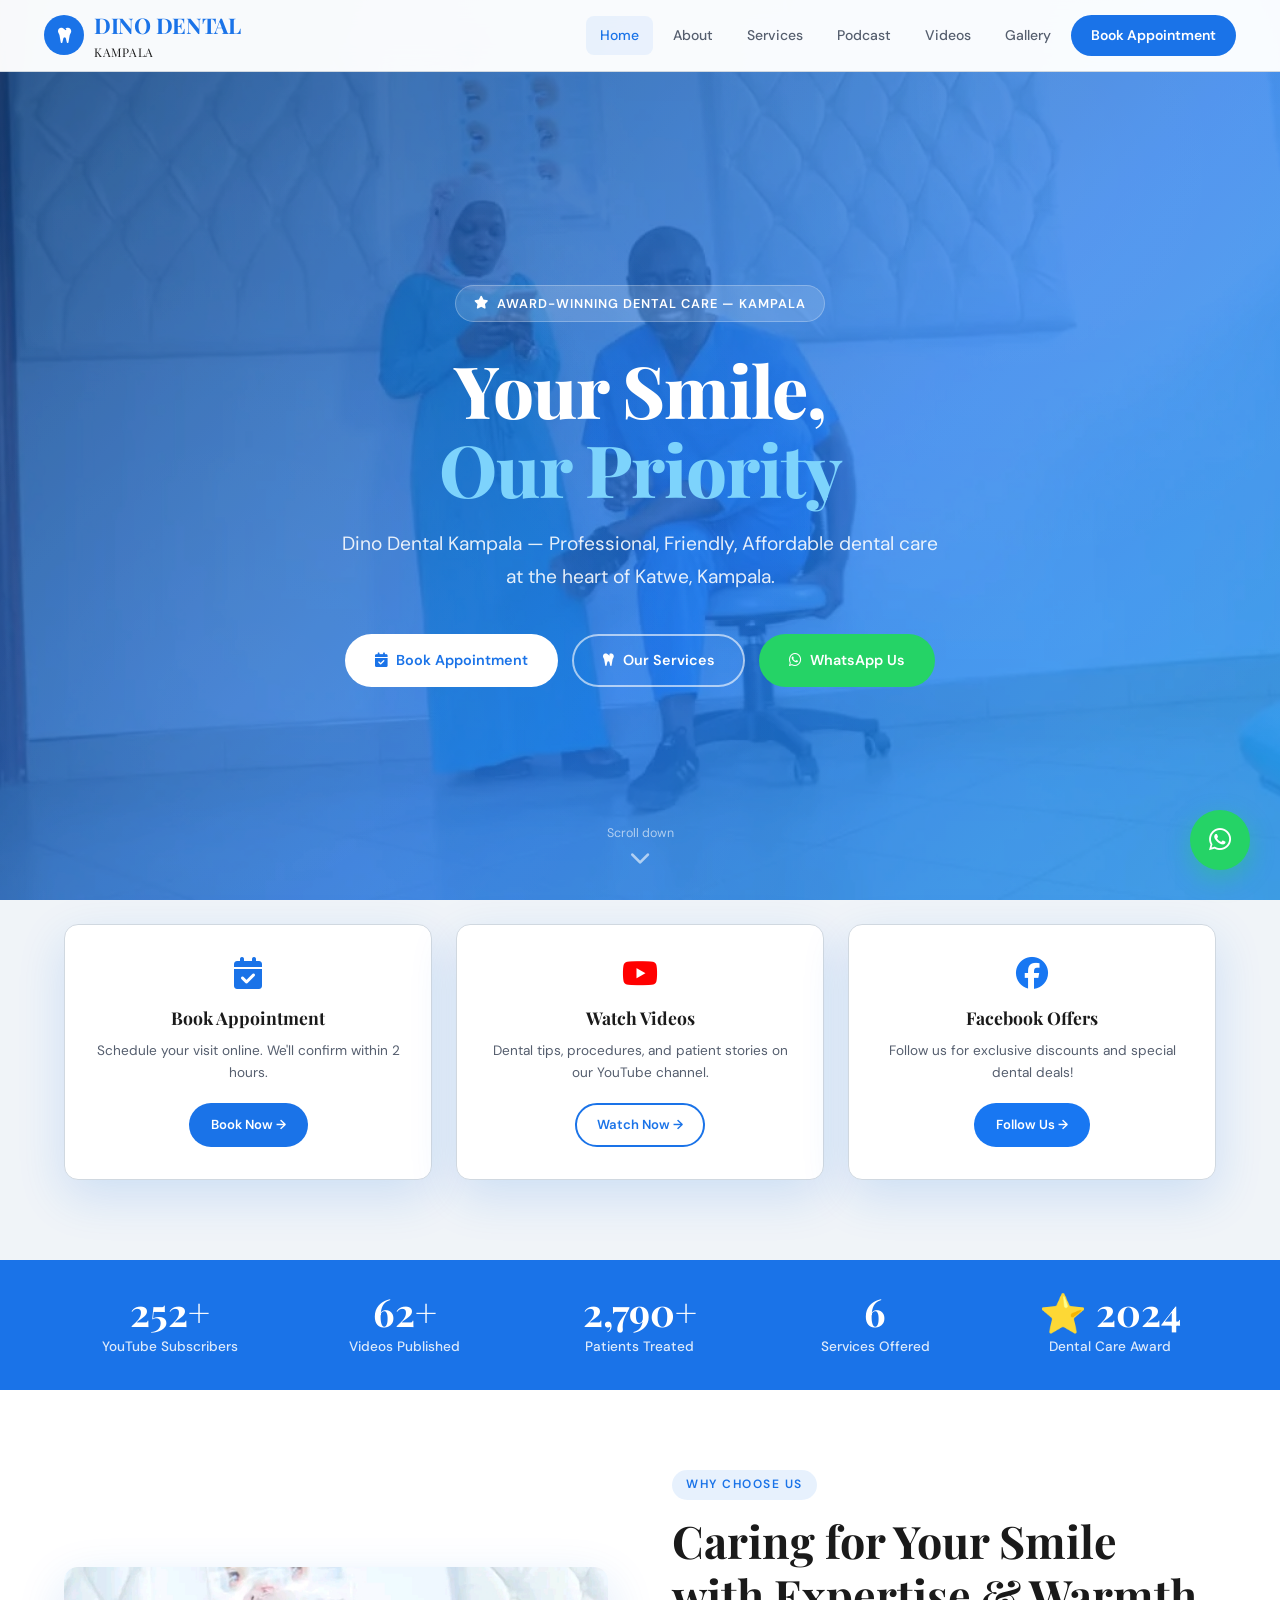
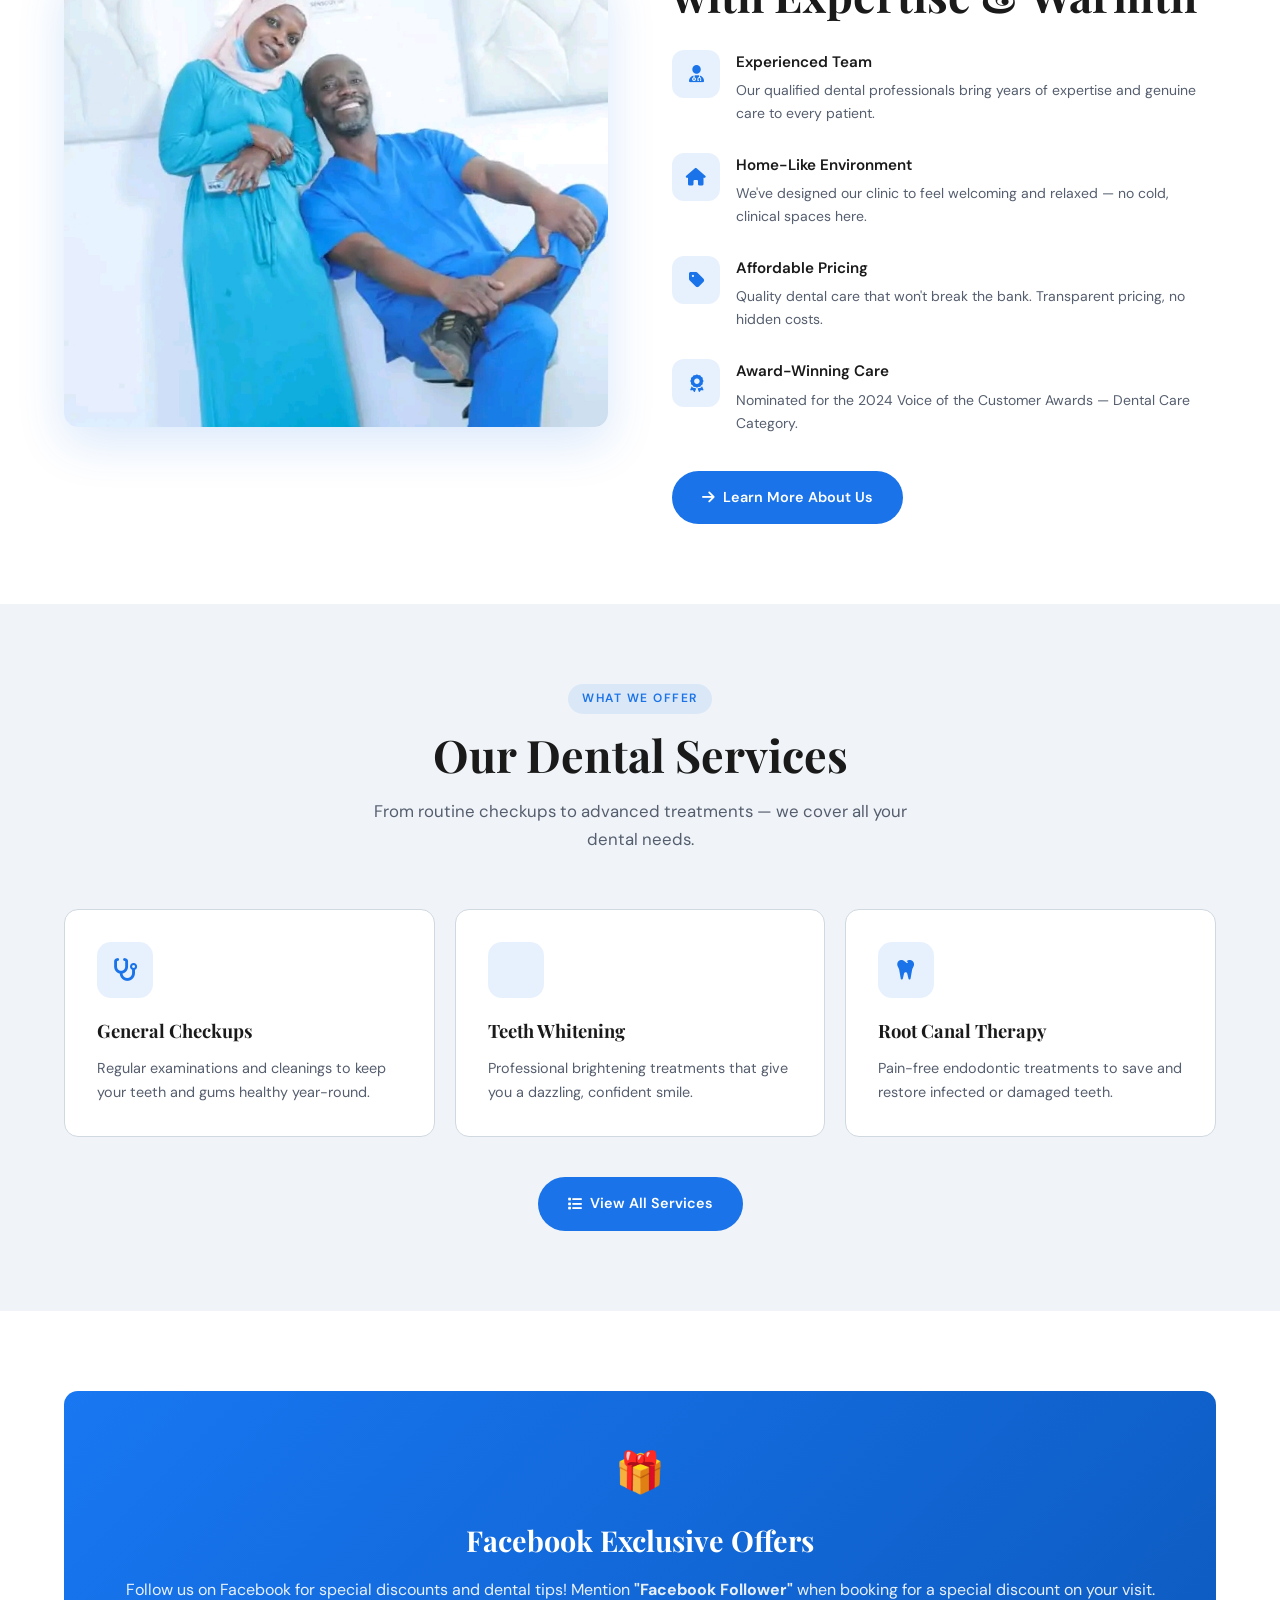
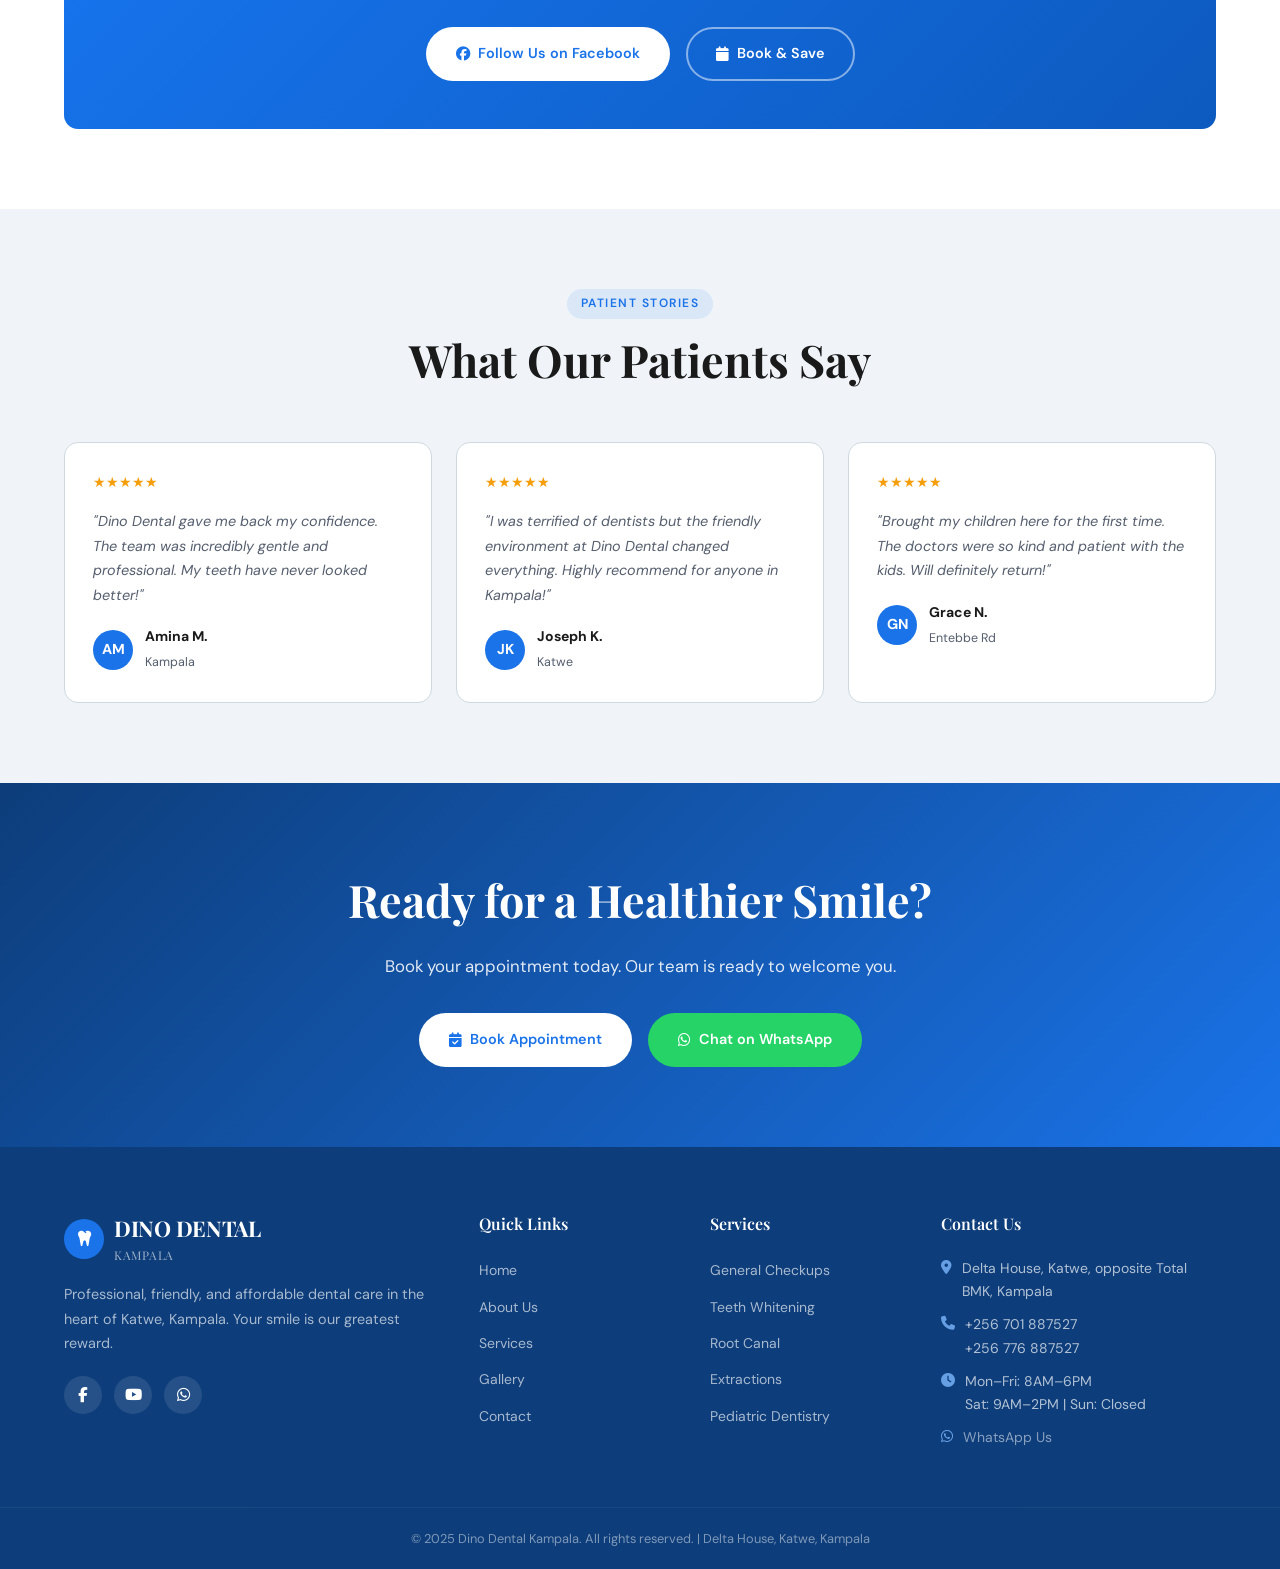
==== index.html @ badb7da3 "Add files via upload" ====
<!DOCTYPE html>
<html lang="en">
<head>
  <meta charset="UTF-8" />
  <meta name="viewport" content="width=device-width, initial-scale=1.0" />
  <title>Dino Dental Kampala — Your Smile, Our Priority</title>
  <meta name="description" content="Dino Dental Kampala — professional, friendly, and affordable dental care at Delta House, Katwe, Kampala. Book your appointment today." />
  <meta name="keywords" content="dental clinic Kampala, dentist Katwe, teeth whitening Kampala, Dino Dental" />
  <meta property="og:title" content="Dino Dental Kampala — Your Smile, Our Priority" />
  <meta property="og:description" content="Professional dental care at Delta House, Katwe, Kampala. Call +256701887527" />
  <meta property="og:type" content="website" />
  <link rel="canonical" href="https://xtremecloud7-prog.github.io/dino-dentist/" />
  <!-- Fonts & Icons -->
  <link rel="preconnect" href="https://fonts.googleapis.com" />
  <link rel="preconnect" href="https://fonts.gstatic.com" crossorigin />
  <link href="https://fonts.googleapis.com/css2?family=Playfair+Display:wght@400;600;700;800&family=DM+Sans:wght@300;400;500;600&display=swap" rel="stylesheet" />
  <link rel="stylesheet" href="https://cdnjs.cloudflare.com/ajax/libs/font-awesome/6.5.0/css/all.min.css" />
  <link rel="stylesheet" href="style.css" />
  <style>
    /* ===== HOME-SPECIFIC STYLES ===== */
    .hero {
      position: relative; min-height: 100vh;
      display: flex; align-items: center; justify-content: center;
      overflow: hidden; padding-top: var(--nav-height);
    }
    .hero-bg {
      position: absolute; inset: 0;
      background: linear-gradient(135deg, #0d3d7a 0%, #1a73e8 60%, #2196f3 100%);
    }
    .hero-bg-img {
      position: absolute; inset: 0;
      background: url('FB_IMG_17798978674605969.jpg') center/cover no-repeat;
      opacity: 0.22;
    }
    .hero-pattern {
      position: absolute; inset: 0;
      background-image: radial-gradient(circle at 20% 80%, rgba(255,255,255,0.06) 0%, transparent 50%),
                        radial-gradient(circle at 80% 20%, rgba(255,255,255,0.06) 0%, transparent 50%);
    }
    .hero-content {
      position: relative; z-index: 2; text-align: center;
      color: white; padding: 48px 24px;
      max-width: 800px;
    }
    .hero-badge {
      display: inline-flex; align-items: center; gap: 8px;
      background: rgba(255,255,255,0.15); backdrop-filter: blur(8px);
      border: 1px solid rgba(255,255,255,0.25);
      color: white; font-size: 0.8rem; font-weight: 600; letter-spacing: 1px;
      text-transform: uppercase; padding: 7px 18px; border-radius: 30px;
      margin-bottom: 28px;
    }
    .hero h1 {
      font-family: var(--font-head);
      font-size: clamp(2.6rem, 6vw, 4.5rem);
      font-weight: 800; line-height: 1.1;
      margin-bottom: 20px; letter-spacing: -1px;
    }
    .hero h1 span { color: #7dd3fc; }
    .hero p {
      font-size: clamp(1rem, 2.5vw, 1.2rem);
      opacity: 0.88; margin-bottom: 40px; line-height: 1.7;
    }
    .hero-actions { display: flex; flex-wrap: wrap; gap: 14px; justify-content: center; }
    .hero-scroll {
      position: absolute; bottom: 32px; left: 50%; transform: translateX(-50%);
      color: rgba(255,255,255,0.6); font-size: 0.78rem; text-align: center;
      animation: bounce 2s infinite;
    }
    .hero-scroll i { display: block; font-size: 1.3rem; margin-top: 4px; }
    @keyframes bounce { 0%,100%{transform:translateX(-50%) translateY(0)} 50%{transform:translateX(-50%) translateY(8px)} }

    /* Quick Link Cards */
    .quick-cards {
      display: grid; grid-template-columns: repeat(3, 1fr); gap: 24px;
      margin-top: -56px; position: relative; z-index: 10;
    }
    .quick-card {
      background: white; border-radius: var(--radius);
      padding: 32px 28px; text-align: center;
      box-shadow: var(--shadow-lg); border: 1.5px solid var(--border);
      transition: all var(--transition); cursor: pointer;
    }
    .quick-card:hover { transform: translateY(-6px); border-color: var(--blue); }
    .quick-card i { font-size: 2rem; color: var(--blue); margin-bottom: 14px; }
    .quick-card h3 { font-family: var(--font-head); font-size: 1.1rem; margin-bottom: 8px; }
    .quick-card p { font-size: 0.85rem; color: var(--text-light); margin-bottom: 18px; }

    /* Why Choose Us */
    .why-grid { display: grid; grid-template-columns: 1fr 1fr; gap: 64px; align-items: center; }
    .why-img { border-radius: var(--radius); overflow: hidden; box-shadow: var(--shadow-lg); }
    .why-img img { width: 100%; height: 460px; object-fit: cover; }
    .why-feature { display: flex; gap: 16px; margin-bottom: 28px; }
    .why-feature-icon {
      width: 48px; height: 48px; background: rgba(26,115,232,0.1); border-radius: 12px;
      display: flex; align-items: center; justify-content: center;
      color: var(--blue); font-size: 1.1rem; flex-shrink: 0; transition: all var(--transition);
    }
    .why-feature:hover .why-feature-icon { background: var(--blue); color: white; }
    .why-feature h4 { font-weight: 600; margin-bottom: 4px; font-size: 0.95rem; }
    .why-feature p { font-size: 0.875rem; color: var(--text-light); }

    /* Services Preview */
    .service-preview-grid { display: grid; grid-template-columns: repeat(3, 1fr); gap: 20px; }

    /* Testimonials */
    .testimonials-grid { display: grid; grid-template-columns: repeat(3, 1fr); gap: 24px; }
    .testimonial-card {
      background: white; border-radius: var(--radius); padding: 28px;
      border: 1px solid var(--border);
    }
    .testimonial-stars { color: #f59e0b; margin-bottom: 14px; font-size: 0.9rem; }
    .testimonial-card p { font-size: 0.9rem; color: var(--text-light); line-height: 1.7; margin-bottom: 18px; font-style: italic; }
    .testimonial-author { display: flex; align-items: center; gap: 12px; }
    .testimonial-avatar {
      width: 40px; height: 40px; background: var(--blue); border-radius: 50%;
      display: flex; align-items: center; justify-content: center; color: white; font-weight: 700; font-size: 0.9rem;
    }
    .testimonial-author strong { display: block; font-size: 0.875rem; }
    .testimonial-author span { font-size: 0.78rem; color: var(--text-light); }

    @media (max-width: 900px) {
      .quick-cards { grid-template-columns: 1fr; margin-top: 0; }
      .why-grid { grid-template-columns: 1fr; }
      .service-preview-grid { grid-template-columns: 1fr 1fr; }
      .testimonials-grid { grid-template-columns: 1fr; }
    }
    @media (max-width: 600px) {
      .service-preview-grid { grid-template-columns: 1fr; }
    }
  </style>
</head>
<body>

<!-- NAVIGATION -->
<nav class="navbar" id="navbar">
  <div class="nav-container">
    <a href="index.html" class="nav-logo">
      <div class="logo-icon"><i class="fas fa-tooth"></i></div>
      <div>
        DINO DENTAL
        <span>Kampala</span>
      </div>
    </a>
    <div class="nav-links">
      <a href="index.html">Home</a>
      <a href="about.html">About</a>
      <a href="services.html">Services</a>
      <a href="podcast.html">Podcast</a>
      <a href="videos.html">Videos</a>
      <a href="gallery.html">Gallery</a>
      <a href="contact.html" class="nav-cta">Book Appointment</a>
    </div>
    <button class="hamburger" id="hamburger" aria-label="Toggle menu">
      <span></span><span></span><span></span>
    </button>
  </div>
</nav>

<!-- MOBILE MENU -->
<div class="mobile-menu" id="mobileMenu">
  <a href="index.html">Home</a>
  <a href="about.html">About</a>
  <a href="services.html">Services</a>
  <a href="podcast.html">Podcast</a>
  <a href="videos.html">Videos</a>
  <a href="gallery.html">Gallery</a>
  <a href="contact.html">📅 Book Appointment</a>
</div>

<!-- HERO -->
<section class="hero">
  <div class="hero-bg"></div>
  <div class="hero-bg-img"></div>
  <div class="hero-pattern"></div>
  <div class="hero-content fade-in-up">
    <div class="hero-badge"><i class="fas fa-star"></i> Award-Winning Dental Care — Kampala</div>
    <h1>Your Smile,<br><span>Our Priority</span></h1>
    <p>Dino Dental Kampala — Professional, Friendly, Affordable dental care<br>at the heart of Katwe, Kampala.</p>
    <div class="hero-actions">
      <a href="contact.html" class="btn btn-white"><i class="fas fa-calendar-check"></i> Book Appointment</a>
      <a href="services.html" class="btn btn-outline" style="border-color:rgba(255,255,255,0.6);color:white"><i class="fas fa-tooth"></i> Our Services</a>
      <a href="https://wa.me/256701887527?text=Hi%20Dino%20Dental!%20I'd%20like%20to%20book%20an%20appointment." target="_blank" class="btn btn-whatsapp"><i class="fab fa-whatsapp"></i> WhatsApp Us</a>
    </div>
  </div>
  <div class="hero-scroll">Scroll down <i class="fas fa-chevron-down"></i></div>
</section>

<!-- QUICK LINK CARDS -->
<section class="section" style="padding-top:80px;background:var(--bg-light)">
  <div class="container">
    <div class="quick-cards reveal">
      <a href="contact.html" class="quick-card">
        <i class="fas fa-calendar-check"></i>
        <h3>Book Appointment</h3>
        <p>Schedule your visit online. We'll confirm within 2 hours.</p>
        <span class="btn btn-primary" style="font-size:0.82rem;padding:9px 20px">Book Now →</span>
      </a>
      <a href="videos.html" class="quick-card">
        <i class="fab fa-youtube" style="color:#FF0000"></i>
        <h3>Watch Videos</h3>
        <p>Dental tips, procedures, and patient stories on our YouTube channel.</p>
        <span class="btn btn-outline" style="font-size:0.82rem;padding:9px 20px">Watch Now →</span>
      </a>
      <a href="https://m.facebook.com/dentaldino/" target="_blank" class="quick-card">
        <i class="fab fa-facebook" style="color:#1877F2"></i>
        <h3>Facebook Offers</h3>
        <p>Follow us for exclusive discounts and special dental deals!</p>
        <span class="btn btn-facebook" style="font-size:0.82rem;padding:9px 20px">Follow Us →</span>
      </a>
    </div>
  </div>
</section>

<!-- STATS STRIP -->
<div class="stats-strip">
  <div class="container">
    <div class="stats-grid">
      <div>
        <div class="stat-num"><span class="counter" data-target="416" data-suffix="+">0</span></div>
        <div class="stat-label">YouTube Subscribers</div>
      </div>
      <div>
        <div class="stat-num"><span class="counter" data-target="99" data-suffix="+">0</span></div>
        <div class="stat-label">Videos Published</div>
      </div>
      <div>
        <div class="stat-num"><span class="counter" data-target="5000" data-suffix="+">0</span></div>
        <div class="stat-label">Patients Treated</div>
      </div>
      <div>
        <div class="stat-num"><span class="counter" data-target="6">0</span></div>
        <div class="stat-label">Services Offered</div>
      </div>
      <div>
        <div class="stat-num">⭐ 2024</div>
        <div class="stat-label">Dental Care Award</div>
      </div>
    </div>
  </div>
</div>

<!-- WHY CHOOSE US -->
<section class="section">
  <div class="container">
    <div class="why-grid">
      <div class="why-img reveal">
        <img src="FB_IMG_17798978575421828.jpg" alt="Dino Dental Clinic team" loading="lazy" />
      </div>
      <div class="reveal delay-2">
        <div class="section-label">Why Choose Us</div>
        <h2 class="section-title" style="text-align:left;margin-bottom:28px">Caring for Your Smile with Expertise & Warmth</h2>
        <div class="why-feature">
          <div class="why-feature-icon"><i class="fas fa-user-md"></i></div>
          <div>
            <h4>Experienced Team</h4>
            <p>Our qualified dental professionals bring years of expertise and genuine care to every patient.</p>
          </div>
        </div>
        <div class="why-feature">
          <div class="why-feature-icon"><i class="fas fa-home"></i></div>
          <div>
            <h4>Home-Like Environment</h4>
            <p>We've designed our clinic to feel welcoming and relaxed — no cold, clinical spaces here.</p>
          </div>
        </div>
        <div class="why-feature">
          <div class="why-feature-icon"><i class="fas fa-tag"></i></div>
          <div>
            <h4>Affordable Pricing</h4>
            <p>Quality dental care that won't break the bank. Transparent pricing, no hidden costs.</p>
          </div>
        </div>
        <div class="why-feature">
          <div class="why-feature-icon"><i class="fas fa-award"></i></div>
          <div>
            <h4>Award-Winning Care</h4>
            <p>Nominated for the 2024 Voice of the Customer Awards — Dental Care Category.</p>
          </div>
        </div>
        <a href="about.html" class="btn btn-primary" style="margin-top:8px"><i class="fas fa-arrow-right"></i> Learn More About Us</a>
      </div>
    </div>
  </div>
</section>

<!-- SERVICES PREVIEW -->
<section class="section section-alt">
  <div class="container">
    <div class="section-header reveal">
      <div class="section-label">What We Offer</div>
      <h2 class="section-title">Our Dental Services</h2>
      <p class="section-desc">From routine checkups to advanced treatments — we cover all your dental needs.</p>
    </div>
    <div class="service-preview-grid">
      <div class="service-card reveal delay-1">
        <div class="service-icon"><i class="fas fa-stethoscope"></i></div>
        <h3>General Checkups</h3>
        <p>Regular examinations and cleanings to keep your teeth and gums healthy year-round.</p>
      </div>
      <div class="service-card reveal delay-2">
        <div class="service-icon"><i class="fas fa-sparkles"></i></div>
        <h3>Teeth Whitening</h3>
        <p>Professional brightening treatments that give you a dazzling, confident smile.</p>
      </div>
      <div class="service-card reveal delay-3">
        <div class="service-icon"><i class="fas fa-tooth"></i></div>
        <h3>Root Canal Therapy</h3>
        <p>Pain-free endodontic treatments to save and restore infected or damaged teeth.</p>
      </div>
    </div>
    <div style="text-align:center;margin-top:40px">
      <a href="services.html" class="btn btn-primary"><i class="fas fa-list"></i> View All Services</a>
    </div>
  </div>
</section>

<!-- FACEBOOK OFFERS -->
<section class="section">
  <div class="container">
    <div class="fb-banner reveal">
      <div style="font-size:2.5rem;margin-bottom:12px">🎁</div>
      <h3>Facebook Exclusive Offers</h3>
      <p>Follow us on Facebook for special discounts and dental tips! Mention <strong>"Facebook Follower"</strong> when booking for a special discount on your visit.</p>
      <div style="display:flex;gap:16px;justify-content:center;flex-wrap:wrap;margin-top:24px">
        <a href="https://m.facebook.com/dentaldino/" target="_blank" class="btn btn-white"><i class="fab fa-facebook"></i> Follow Us on Facebook</a>
        <a href="contact.html" class="btn btn-outline" style="border-color:rgba(255,255,255,0.5);color:white"><i class="fas fa-calendar"></i> Book & Save</a>
      </div>
    </div>
  </div>
</section>

<!-- TESTIMONIALS -->
<section class="section section-alt">
  <div class="container">
    <div class="section-header reveal">
      <div class="section-label">Patient Stories</div>
      <h2 class="section-title">What Our Patients Say</h2>
    </div>
    <div class="testimonials-grid">
      <div class="testimonial-card reveal delay-1">
        <div class="testimonial-stars">★★★★★</div>
        <p>"Dino Dental gave me back my confidence. The team was incredibly gentle and professional. My teeth have never looked better!"</p>
        <div class="testimonial-author">
          <div class="testimonial-avatar">AM</div>
          <div><strong>Amina M.</strong><span>Kampala</span></div>
        </div>
      </div>
      <div class="testimonial-card reveal delay-2">
        <div class="testimonial-stars">★★★★★</div>
        <p>"I was terrified of dentists but the friendly environment at Dino Dental changed everything. Highly recommend for anyone in Kampala!"</p>
        <div class="testimonial-author">
          <div class="testimonial-avatar">JK</div>
          <div><strong>Joseph K.</strong><span>Katwe</span></div>
        </div>
      </div>
      <div class="testimonial-card reveal delay-3">
        <div class="testimonial-stars">★★★★★</div>
        <p>"Brought my children here for the first time. The doctors were so kind and patient with the kids. Will definitely return!"</p>
        <div class="testimonial-author">
          <div class="testimonial-avatar">GN</div>
          <div><strong>Grace N.</strong><span>Entebbe Rd</span></div>
        </div>
      </div>
    </div>
  </div>
</section>

<!-- CTA BANNER -->
<section class="section" style="background:linear-gradient(135deg,#0d3d7a,#1a73e8);color:white;text-align:center">
  <div class="container reveal">
    <h2 style="font-family:var(--font-head);font-size:clamp(1.8rem,4vw,2.8rem);margin-bottom:16px;color:white">Ready for a Healthier Smile?</h2>
    <p style="opacity:0.88;font-size:1.05rem;margin-bottom:32px;max-width:520px;margin-left:auto;margin-right:auto">Book your appointment today. Our team is ready to welcome you.</p>
    <div style="display:flex;gap:16px;justify-content:center;flex-wrap:wrap">
      <a href="contact.html" class="btn btn-white"><i class="fas fa-calendar-check"></i> Book Appointment</a>
      <a href="https://wa.me/256701887527?text=Hi%20Dino%20Dental!%20I'd%20like%20to%20book%20an%20appointment." target="_blank" class="btn btn-whatsapp"><i class="fab fa-whatsapp"></i> Chat on WhatsApp</a>
    </div>
  </div>
</section>

<!-- FOOTER -->
<footer class="footer">
  <div class="container">
    <div class="footer-grid">
      <div class="footer-brand">
        <a href="index.html" class="nav-logo" style="display:inline-flex;margin-bottom:16px">
          <div class="logo-icon"><i class="fas fa-tooth"></i></div>
          <div>DINO DENTAL<span>Kampala</span></div>
        </a>
        <p>Professional, friendly, and affordable dental care in the heart of Katwe, Kampala. Your smile is our greatest reward.</p>
        <div class="social-icons">
          <a href="https://m.facebook.com/dentaldino/" target="_blank" class="social-icon"><i class="fab fa-facebook-f"></i></a>
          <a href="https://www.youtube.com/@dinodentalkampala4613" target="_blank" class="social-icon"><i class="fab fa-youtube"></i></a>
          <a href="https://wa.me/256701887527" target="_blank" class="social-icon"><i class="fab fa-whatsapp"></i></a>
        </div>
      </div>
      <div>
        <h4>Quick Links</h4>
        <ul>
          <li><a href="index.html">Home</a></li>
          <li><a href="about.html">About Us</a></li>
          <li><a href="services.html">Services</a></li>
          <li><a href="gallery.html">Gallery</a></li>
          <li><a href="contact.html">Contact</a></li>
        </ul>
      </div>
      <div>
        <h4>Services</h4>
        <ul>
          <li><a href="services.html">General Checkups</a></li>
          <li><a href="services.html">Teeth Whitening</a></li>
          <li><a href="services.html">Root Canal</a></li>
          <li><a href="services.html">Extractions</a></li>
          <li><a href="services.html">Pediatric Dentistry</a></li>
        </ul>
      </div>
      <div>
        <h4>Contact Us</h4>
        <ul class="footer-contact">
          <li><i class="fas fa-map-marker-alt"></i><span>Delta House, Katwe, opposite Total BMK, Kampala</span></li>
          <li><i class="fas fa-phone"></i><span>+256 701 887527<br>+256 776 887527</span></li>
          <li><i class="fas fa-clock"></i><span>Mon–Fri: 8AM–6PM<br>Sat: 9AM–2PM | Sun: Closed</span></li>
          <li><i class="fab fa-whatsapp"></i><a href="https://wa.me/256701887527" target="_blank">WhatsApp Us</a></li>
        </ul>
      </div>
    </div>
  </div>
  <div class="footer-bottom">
    <div class="container">
      <p>&copy; 2025 Dino Dental Kampala. All rights reserved. | Delta House, Katwe, Kampala</p>
    </div>
  </div>
</footer>

<!-- FLOATING WHATSAPP -->
<a href="https://wa.me/256701887527?text=Hi%20Dino%20Dental!%20I'd%20like%20to%20book%20an%20appointment." target="_blank" class="whatsapp-float" title="Chat on WhatsApp">
  <i class="fab fa-whatsapp"></i>
</a>

<!-- SCROLL TO TOP -->
<button class="scroll-top" id="scrollTop" aria-label="Scroll to top">
  <i class="fas fa-chevron-up"></i>
</button>

<script src="main.js"></script>
</body>
</html>
---- style.css ----
/* ===================================================
   DINO DENTAL KAMPALA — Global Stylesheet
   =================================================== */

/* Google Fonts */
@import url('https://fonts.googleapis.com/css2?family=Playfair+Display:wght@400;600;700;800&family=DM+Sans:wght@300;400;500;600&display=swap');

/* CSS Variables */
:root {
  --white: #ffffff;
  --bg-light: #f0f4f8;
  --bg-card: #e8edf2;
  --blue: #1a73e8;
  --blue-dark: #1557b0;
  --blue-deep: #0d3d7a;
  --text: #1a1a1a;
  --text-light: #555e6e;
  --border: #d0d8e0;
  --whatsapp: #25D366;
  --whatsapp-dark: #1ebe5e;
  --gold: #c9a84c;
  --shadow-sm: 0 2px 8px rgba(26,115,232,0.10);
  --shadow-md: 0 6px 24px rgba(26,115,232,0.13);
  --shadow-lg: 0 16px 48px rgba(26,115,232,0.16);
  --radius: 14px;
  --radius-sm: 8px;
  --nav-height: 72px;
  --font-head: 'Playfair Display', Georgia, serif;
  --font-body: 'DM Sans', sans-serif;
  --transition: 0.28s cubic-bezier(0.4,0,0.2,1);
}

/* Reset */
*, *::before, *::after { box-sizing: border-box; margin: 0; padding: 0; }
html { scroll-behavior: smooth; font-size: 16px; }
body {
  font-family: var(--font-body);
  color: var(--text);
  background: var(--white);
  line-height: 1.65;
  overflow-x: hidden;
}
img { max-width: 100%; height: auto; display: block; }
a { text-decoration: none; color: inherit; }
ul { list-style: none; }
button { cursor: pointer; border: none; background: none; font-family: inherit; }

/* ===================================================
   NAVIGATION
   =================================================== */
.navbar {
  position: fixed; top: 0; left: 0; right: 0; z-index: 1000;
  height: var(--nav-height);
  background: rgba(255,255,255,0.97);
  backdrop-filter: blur(12px);
  border-bottom: 1px solid var(--border);
  display: flex; align-items: center;
  transition: box-shadow var(--transition);
}
.navbar.scrolled { box-shadow: 0 4px 20px rgba(26,115,232,0.12); }
.nav-container {
  max-width: 1240px; margin: 0 auto; padding: 0 24px;
  width: 100%; display: flex; align-items: center; justify-content: space-between;
}
.nav-logo {
  display: flex; align-items: center; gap: 10px;
  font-family: var(--font-head);
  font-size: 1.35rem; font-weight: 700; color: var(--blue);
  letter-spacing: -0.3px;
}
.nav-logo span { color: var(--text); font-weight: 400; font-size: 0.75rem; display: block; letter-spacing: 0.5px; text-transform: uppercase; }
.logo-icon {
  width: 40px; height: 40px; background: var(--blue);
  border-radius: 50%; display: flex; align-items: center; justify-content: center;
  color: white; font-size: 1.1rem; flex-shrink: 0;
}
.nav-links {
  display: flex; align-items: center; gap: 6px;
}
.nav-links a {
  padding: 8px 14px; border-radius: 8px;
  font-size: 0.875rem; font-weight: 500; color: var(--text-light);
  transition: all var(--transition);
  position: relative;
}
.nav-links a:hover, .nav-links a.active {
  color: var(--blue); background: rgba(26,115,232,0.07);
}
.nav-cta {
  background: var(--blue) !important; color: white !important;
  padding: 9px 20px !important; border-radius: 25px !important;
  font-weight: 600 !important;
}
.nav-cta:hover { background: var(--blue-dark) !important; transform: translateY(-1px); box-shadow: var(--shadow-sm); }

.hamburger {
  display: none; flex-direction: column; gap: 5px; padding: 8px;
  border-radius: 8px; transition: background var(--transition);
}
.hamburger:hover { background: var(--bg-light); }
.hamburger span {
  width: 22px; height: 2px; background: var(--text); border-radius: 2px;
  transition: all var(--transition);
}
.hamburger.open span:nth-child(1) { transform: translateY(7px) rotate(45deg); }
.hamburger.open span:nth-child(2) { opacity: 0; }
.hamburger.open span:nth-child(3) { transform: translateY(-7px) rotate(-45deg); }

/* Mobile menu */
.mobile-menu {
  position: fixed; top: var(--nav-height); left: 0; right: 0; z-index: 999;
  background: white; border-bottom: 1px solid var(--border);
  padding: 16px 24px 24px;
  display: none; flex-direction: column; gap: 4px;
  box-shadow: 0 8px 32px rgba(0,0,0,0.08);
  transform: translateY(-100%); opacity: 0;
  transition: all 0.3s ease;
}
.mobile-menu.open { display: flex; transform: translateY(0); opacity: 1; }
.mobile-menu a {
  padding: 12px 16px; border-radius: 10px; color: var(--text);
  font-weight: 500; transition: all var(--transition);
}
.mobile-menu a:hover { background: var(--bg-light); color: var(--blue); }

/* ===================================================
   SECTION LAYOUTS
   =================================================== */
.section { padding: 80px 0; }
.section-alt { background: var(--bg-light); }
.container { max-width: 1200px; margin: 0 auto; padding: 0 24px; }
.section-header { text-align: center; margin-bottom: 56px; }
.section-label {
  display: inline-block; background: rgba(26,115,232,0.1); color: var(--blue);
  font-size: 0.75rem; font-weight: 600; letter-spacing: 1.5px; text-transform: uppercase;
  padding: 5px 14px; border-radius: 20px; margin-bottom: 14px;
}
.section-title {
  font-family: var(--font-head);
  font-size: clamp(1.9rem, 4vw, 2.8rem);
  font-weight: 700; color: var(--text);
  line-height: 1.2; margin-bottom: 16px;
}
.section-desc {
  font-size: 1.05rem; color: var(--text-light);
  max-width: 580px; margin: 0 auto;
}

/* ===================================================
   BUTTONS
   =================================================== */
.btn {
  display: inline-flex; align-items: center; gap: 8px;
  padding: 13px 28px; border-radius: 50px;
  font-family: var(--font-body); font-size: 0.9rem; font-weight: 600;
  transition: all var(--transition); cursor: pointer; border: 2px solid transparent;
}
.btn-primary { background: var(--blue); color: white; }
.btn-primary:hover { background: var(--blue-dark); transform: translateY(-2px); box-shadow: 0 8px 24px rgba(26,115,232,0.3); }
.btn-outline { background: transparent; color: var(--blue); border-color: var(--blue); }
.btn-outline:hover { background: var(--blue); color: white; transform: translateY(-2px); }
.btn-white { background: white; color: var(--blue); }
.btn-white:hover { background: var(--bg-light); transform: translateY(-2px); }
.btn-whatsapp { background: var(--whatsapp); color: white; }
.btn-whatsapp:hover { background: var(--whatsapp-dark); transform: translateY(-2px); box-shadow: 0 8px 24px rgba(37,211,102,0.35); }
.btn-youtube { background: #FF0000; color: white; }
.btn-youtube:hover { background: #cc0000; transform: translateY(-2px); }
.btn-facebook { background: #1877F2; color: white; }
.btn-facebook:hover { background: #145dbf; transform: translateY(-2px); }

/* ===================================================
   CARDS
   =================================================== */
.card {
  background: white; border-radius: var(--radius);
  border: 1px solid var(--border); padding: 32px;
  transition: all var(--transition);
}
.card:hover { transform: translateY(-4px); box-shadow: var(--shadow-md); border-color: rgba(26,115,232,0.2); }

/* ===================================================
   STATS STRIP
   =================================================== */
.stats-strip {
  background: var(--blue); color: white;
  padding: 32px 0;
}
.stats-grid {
  display: grid; grid-template-columns: repeat(auto-fit, minmax(160px, 1fr));
  gap: 24px; text-align: center;
}
.stat-num {
  font-family: var(--font-head); font-size: 2.4rem; font-weight: 700;
  line-height: 1; margin-bottom: 6px;
}
.stat-label { font-size: 0.85rem; opacity: 0.85; font-weight: 500; }

/* ===================================================
   FLOATING WHATSAPP
   =================================================== */
.whatsapp-float {
  position: fixed; bottom: 30px; right: 30px; z-index: 2000;
  width: 60px; height: 60px; background: var(--whatsapp);
  border-radius: 50%; display: flex; align-items: center; justify-content: center;
  color: white; font-size: 1.6rem; box-shadow: 0 8px 24px rgba(37,211,102,0.4);
  animation: pulse-whatsapp 2.5s infinite;
  transition: transform var(--transition);
}
.whatsapp-float:hover { transform: scale(1.1); animation: none; }
@keyframes pulse-whatsapp {
  0%, 100% { box-shadow: 0 8px 24px rgba(37,211,102,0.4); }
  50% { box-shadow: 0 8px 32px rgba(37,211,102,0.7), 0 0 0 12px rgba(37,211,102,0.1); }
}

/* ===================================================
   SCROLL TO TOP
   =================================================== */
.scroll-top {
  position: fixed; bottom: 100px; right: 30px; z-index: 2000;
  width: 44px; height: 44px; background: var(--blue);
  border-radius: 50%; display: flex; align-items: center; justify-content: center;
  color: white; font-size: 1rem; box-shadow: var(--shadow-sm);
  opacity: 0; pointer-events: none; transform: translateY(12px);
  transition: all var(--transition);
}
.scroll-top.visible { opacity: 1; pointer-events: all; transform: translateY(0); }
.scroll-top:hover { background: var(--blue-dark); transform: translateY(-2px); }

/* ===================================================
   FOOTER
   =================================================== */
.footer { background: var(--blue-deep); color: rgba(255,255,255,0.85); padding: 64px 0 0; }
.footer-grid {
  display: grid; grid-template-columns: 2fr 1fr 1fr 1.5fr;
  gap: 48px; margin-bottom: 48px;
}
.footer-brand .nav-logo { color: white; margin-bottom: 16px; }
.footer-brand .nav-logo span { color: rgba(255,255,255,0.6); }
.footer-brand p { font-size: 0.9rem; line-height: 1.7; opacity: 0.75; margin-bottom: 20px; }
.social-icons { display: flex; gap: 12px; }
.social-icon {
  width: 38px; height: 38px; border-radius: 50%;
  background: rgba(255,255,255,0.1); display: flex; align-items: center; justify-content: center;
  color: white; font-size: 0.95rem; transition: all var(--transition);
}
.social-icon:hover { background: var(--blue); transform: translateY(-2px); }
.footer h4 {
  font-family: var(--font-head); font-size: 1rem; color: white;
  font-weight: 600; margin-bottom: 20px;
}
.footer ul li { margin-bottom: 10px; }
.footer ul a {
  font-size: 0.875rem; opacity: 0.75; transition: opacity var(--transition);
}
.footer ul a:hover { opacity: 1; color: #7db8ff; }
.footer-contact li {
  display: flex; align-items: flex-start; gap: 10px;
  font-size: 0.875rem; opacity: 0.8; margin-bottom: 12px;
}
.footer-contact i { color: #7db8ff; margin-top: 3px; flex-shrink: 0; }
.footer-bottom {
  border-top: 1px solid rgba(255,255,255,0.1);
  padding: 20px 0; text-align: center;
  font-size: 0.8rem; opacity: 0.55;
}

/* ===================================================
   HERO (shared base)
   =================================================== */
.page-hero {
  padding: 120px 0 72px;
  background: linear-gradient(135deg, var(--blue-deep) 0%, var(--blue) 100%);
  color: white; text-align: center;
}
.page-hero h1 {
  font-family: var(--font-head); font-size: clamp(2rem, 5vw, 3.2rem);
  font-weight: 800; margin-bottom: 16px;
}
.page-hero p { font-size: 1.1rem; opacity: 0.85; max-width: 580px; margin: 0 auto; }

/* ===================================================
   FORM STYLES
   =================================================== */
.form-group { margin-bottom: 20px; }
.form-group label {
  display: block; font-size: 0.85rem; font-weight: 600;
  color: var(--text); margin-bottom: 7px;
}
.form-group input,
.form-group select,
.form-group textarea {
  width: 100%; padding: 13px 16px;
  border: 1.5px solid var(--border); border-radius: var(--radius-sm);
  font-family: var(--font-body); font-size: 0.9rem; color: var(--text);
  background: white; transition: border-color var(--transition), box-shadow var(--transition);
  outline: none;
}
.form-group input:focus,
.form-group select:focus,
.form-group textarea:focus {
  border-color: var(--blue); box-shadow: 0 0 0 3px rgba(26,115,232,0.12);
}
.form-group textarea { resize: vertical; min-height: 120px; }

/* ===================================================
   VIDEO GRID
   =================================================== */
.video-grid { display: grid; grid-template-columns: repeat(auto-fill, minmax(300px, 1fr)); gap: 24px; }
.video-card { border-radius: var(--radius); overflow: hidden; background: white; border: 1px solid var(--border); transition: all var(--transition); }
.video-card:hover { transform: translateY(-4px); box-shadow: var(--shadow-md); }
.video-card video, .video-card iframe { width: 100%; display: block; }
.video-card-body { padding: 16px 20px; }
.video-card-body h3 { font-family: var(--font-head); font-size: 1rem; margin-bottom: 6px; }
.video-card-body p { font-size: 0.85rem; color: var(--text-light); }

/* ===================================================
   GALLERY LIGHTBOX
   =================================================== */
.gallery-grid {
  display: grid; grid-template-columns: repeat(auto-fill, minmax(260px, 1fr));
  gap: 16px;
}
.gallery-item {
  border-radius: var(--radius-sm); overflow: hidden;
  aspect-ratio: 4/3; cursor: pointer; position: relative;
}
.gallery-item img { width: 100%; height: 100%; object-fit: cover; transition: transform 0.4s ease; }
.gallery-item:hover img { transform: scale(1.05); }
.gallery-item .overlay {
  position: absolute; inset: 0; background: rgba(26,115,232,0.55);
  display: flex; align-items: center; justify-content: center;
  color: white; font-size: 1.8rem; opacity: 0; transition: opacity 0.3s ease;
}
.gallery-item:hover .overlay { opacity: 1; }

.lightbox {
  position: fixed; inset: 0; background: rgba(0,0,0,0.9); z-index: 9999;
  display: none; align-items: center; justify-content: center;
}
.lightbox.open { display: flex; }
.lightbox img { max-width: 90vw; max-height: 85vh; border-radius: var(--radius-sm); }
.lightbox-close {
  position: absolute; top: 20px; right: 24px;
  color: white; font-size: 2rem; cursor: pointer; opacity: 0.8; transition: opacity var(--transition);
}
.lightbox-close:hover { opacity: 1; }

/* ===================================================
   FACEBOOK OFFERS BANNER
   =================================================== */
.fb-banner {
  background: linear-gradient(135deg, #1877F2, #0d5abf);
  color: white; padding: 48px; border-radius: var(--radius);
  text-align: center;
}
.fb-banner h3 { font-family: var(--font-head); font-size: 1.8rem; margin-bottom: 12px; }
.fb-banner p { opacity: 0.9; margin-bottom: 24px; font-size: 1rem; }

/* ===================================================
   FILTER BUTTONS
   =================================================== */
.filter-bar { display: flex; flex-wrap: wrap; gap: 10px; margin-bottom: 36px; }
.filter-btn {
  padding: 9px 22px; border-radius: 50px; font-size: 0.875rem; font-weight: 500;
  color: var(--text-light); background: var(--bg-card); border: 1.5px solid var(--border);
  cursor: pointer; transition: all var(--transition);
}
.filter-btn:hover, .filter-btn.active {
  background: var(--blue); color: white; border-color: var(--blue);
}

/* ===================================================
   MAP EMBED
   =================================================== */
.map-container { border-radius: var(--radius); overflow: hidden; border: 1px solid var(--border); }
.map-container iframe { width: 100%; height: 380px; display: block; border: none; }

/* ===================================================
   CONTACT SPLIT
   =================================================== */
.contact-grid { display: grid; grid-template-columns: 1fr 1fr; gap: 48px; align-items: start; }
.contact-info-item { display: flex; gap: 14px; align-items: flex-start; margin-bottom: 24px; }
.contact-info-icon {
  width: 44px; height: 44px; background: rgba(26,115,232,0.1);
  border-radius: 10px; display: flex; align-items: center; justify-content: center;
  color: var(--blue); font-size: 1rem; flex-shrink: 0;
}
.contact-info-item h4 { font-weight: 600; font-size: 0.875rem; margin-bottom: 3px; }
.contact-info-item p, .contact-info-item a { font-size: 0.9rem; color: var(--text-light); }
.contact-info-item a:hover { color: var(--blue); }

/* ===================================================
   TEAM CARDS
   =================================================== */
.team-grid { display: grid; grid-template-columns: repeat(auto-fill, minmax(220px, 1fr)); gap: 28px; }
.team-card { text-align: center; }
.team-avatar {
  width: 140px; height: 140px; border-radius: 50%; margin: 0 auto 16px;
  overflow: hidden; border: 4px solid var(--blue);
}
.team-avatar img { width: 100%; height: 100%; object-fit: cover; }
.team-card h3 { font-family: var(--font-head); font-size: 1.05rem; margin-bottom: 4px; }
.team-card p { font-size: 0.85rem; color: var(--text-light); }

/* ===================================================
   SERVICES GRID
   =================================================== */
.services-grid { display: grid; grid-template-columns: repeat(auto-fill, minmax(310px, 1fr)); gap: 24px; }
.service-card {
  background: white; border-radius: var(--radius); padding: 32px;
  border: 1.5px solid var(--border); transition: all var(--transition);
}
.service-card:hover { border-color: var(--blue); transform: translateY(-4px); box-shadow: var(--shadow-md); }
.service-icon {
  width: 56px; height: 56px; background: rgba(26,115,232,0.1);
  border-radius: 14px; display: flex; align-items: center; justify-content: center;
  color: var(--blue); font-size: 1.4rem; margin-bottom: 18px;
  transition: all var(--transition);
}
.service-card:hover .service-icon { background: var(--blue); color: white; }
.service-card h3 { font-family: var(--font-head); font-size: 1.15rem; margin-bottom: 10px; }
.service-card p { font-size: 0.9rem; color: var(--text-light); line-height: 1.65; }

/* ===================================================
   PODCAST
   =================================================== */
.episode-card {
  background: white; border-radius: var(--radius); border: 1px solid var(--border);
  overflow: hidden; transition: all var(--transition);
}
.episode-card:hover { transform: translateY(-3px); box-shadow: var(--shadow-md); }
.episode-thumb { position: relative; aspect-ratio: 16/9; overflow: hidden; }
.episode-thumb video { width: 100%; height: 100%; object-fit: cover; }
.episode-thumb .play-btn {
  position: absolute; inset: 0; display: flex; align-items: center; justify-content: center;
  background: rgba(0,0,0,0.35); color: white; font-size: 2.5rem;
  opacity: 0; transition: opacity 0.3s;
}
.episode-card:hover .play-btn { opacity: 1; }
.episode-body { padding: 20px 22px; }
.episode-body h3 { font-family: var(--font-head); font-size: 1rem; margin-bottom: 6px; }
.episode-body p { font-size: 0.85rem; color: var(--text-light); }

/* ===================================================
   RESPONSIVE
   =================================================== */
@media (max-width: 900px) {
  .footer-grid { grid-template-columns: 1fr 1fr; }
  .contact-grid { grid-template-columns: 1fr; }
}
@media (max-width: 700px) {
  .nav-links { display: none; }
  .hamburger { display: flex; }
  .footer-grid { grid-template-columns: 1fr; gap: 32px; }
  .section { padding: 56px 0; }
  .stats-grid { grid-template-columns: repeat(2, 1fr); }
}
@media (max-width: 480px) {
  .whatsapp-float { bottom: 20px; right: 20px; width: 52px; height: 52px; font-size: 1.3rem; }
  .scroll-top { bottom: 84px; right: 20px; }
}

/* ===================================================
   ANIMATIONS
   =================================================== */
@keyframes fadeInUp {
  from { opacity: 0; transform: translateY(28px); }
  to { opacity: 1; transform: translateY(0); }
}
.fade-in-up { animation: fadeInUp 0.65s ease both; }
.delay-1 { animation-delay: 0.1s; }
.delay-2 { animation-delay: 0.22s; }
.delay-3 { animation-delay: 0.34s; }
.delay-4 { animation-delay: 0.46s; }

/* Intersection Observer driven animations */
.reveal { opacity: 0; transform: translateY(30px); transition: opacity 0.6s ease, transform 0.6s ease; }
.reveal.visible { opacity: 1; transform: translateY(0); }
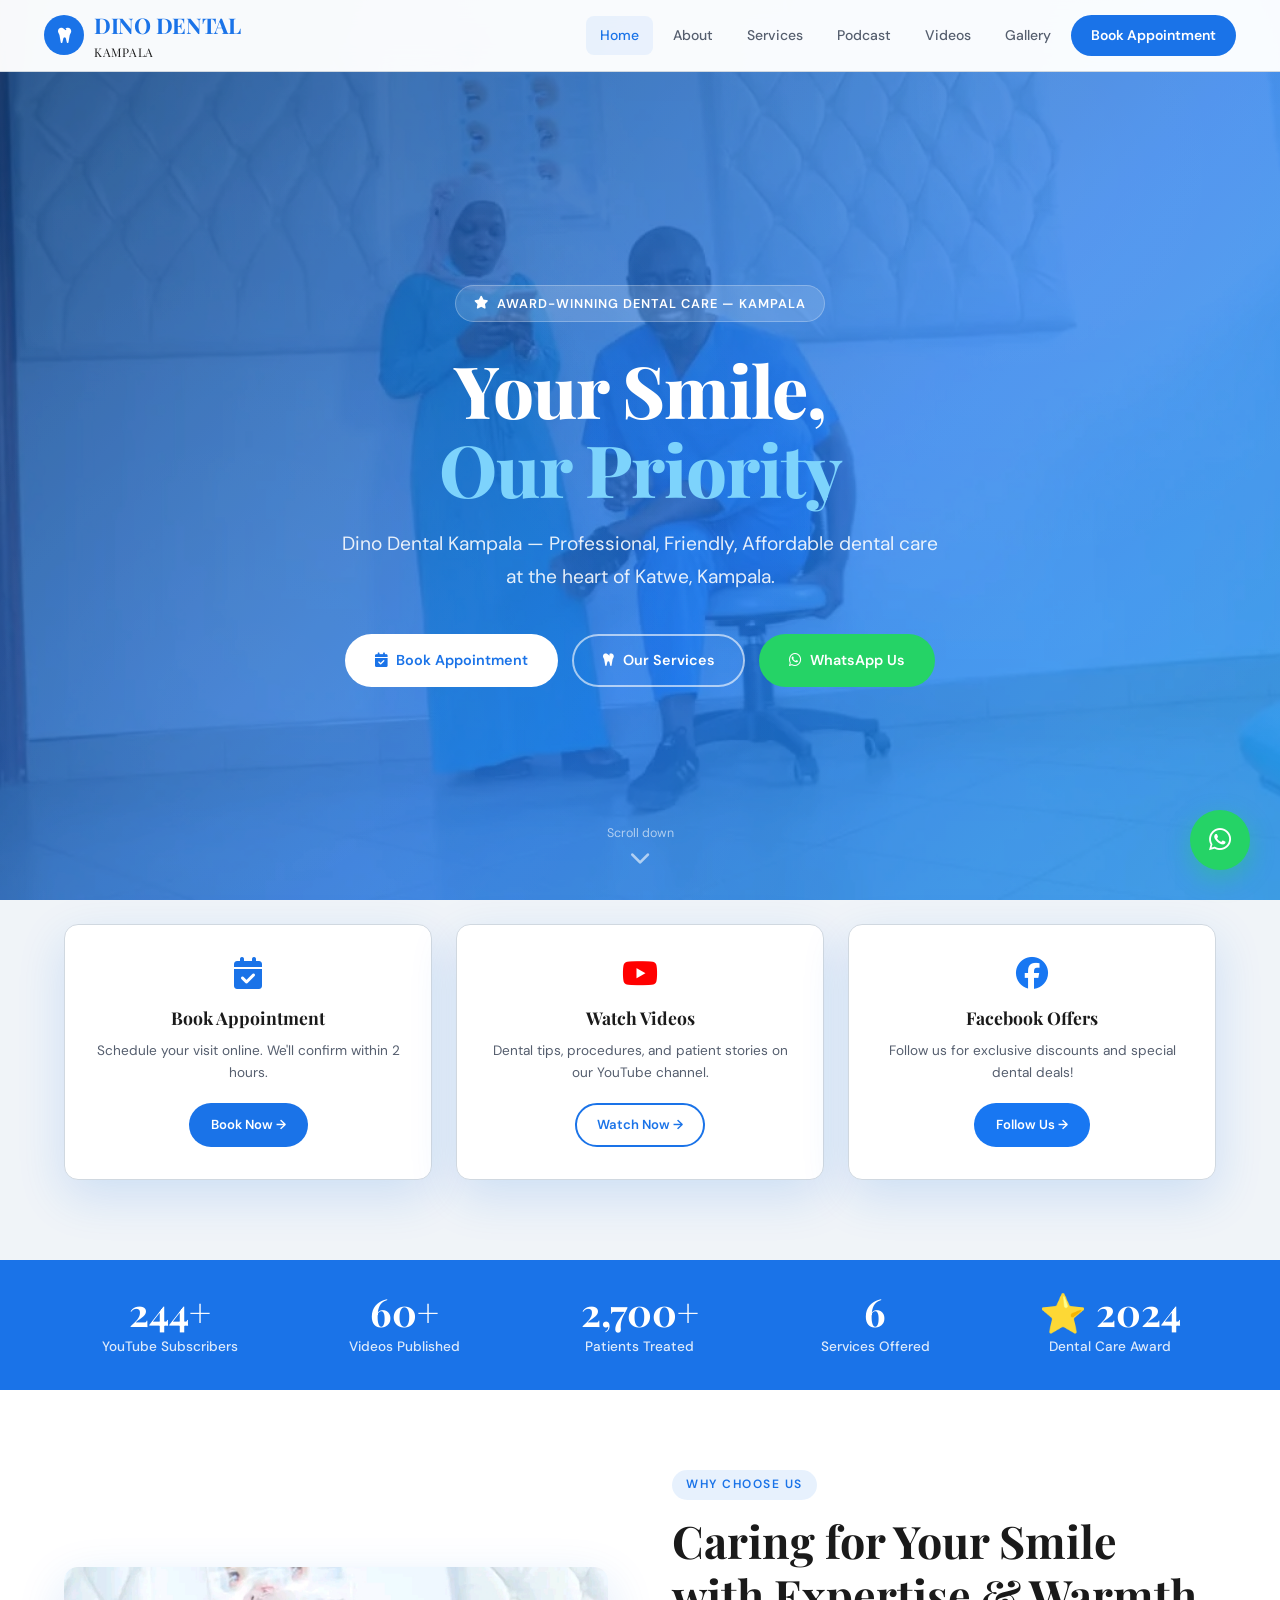
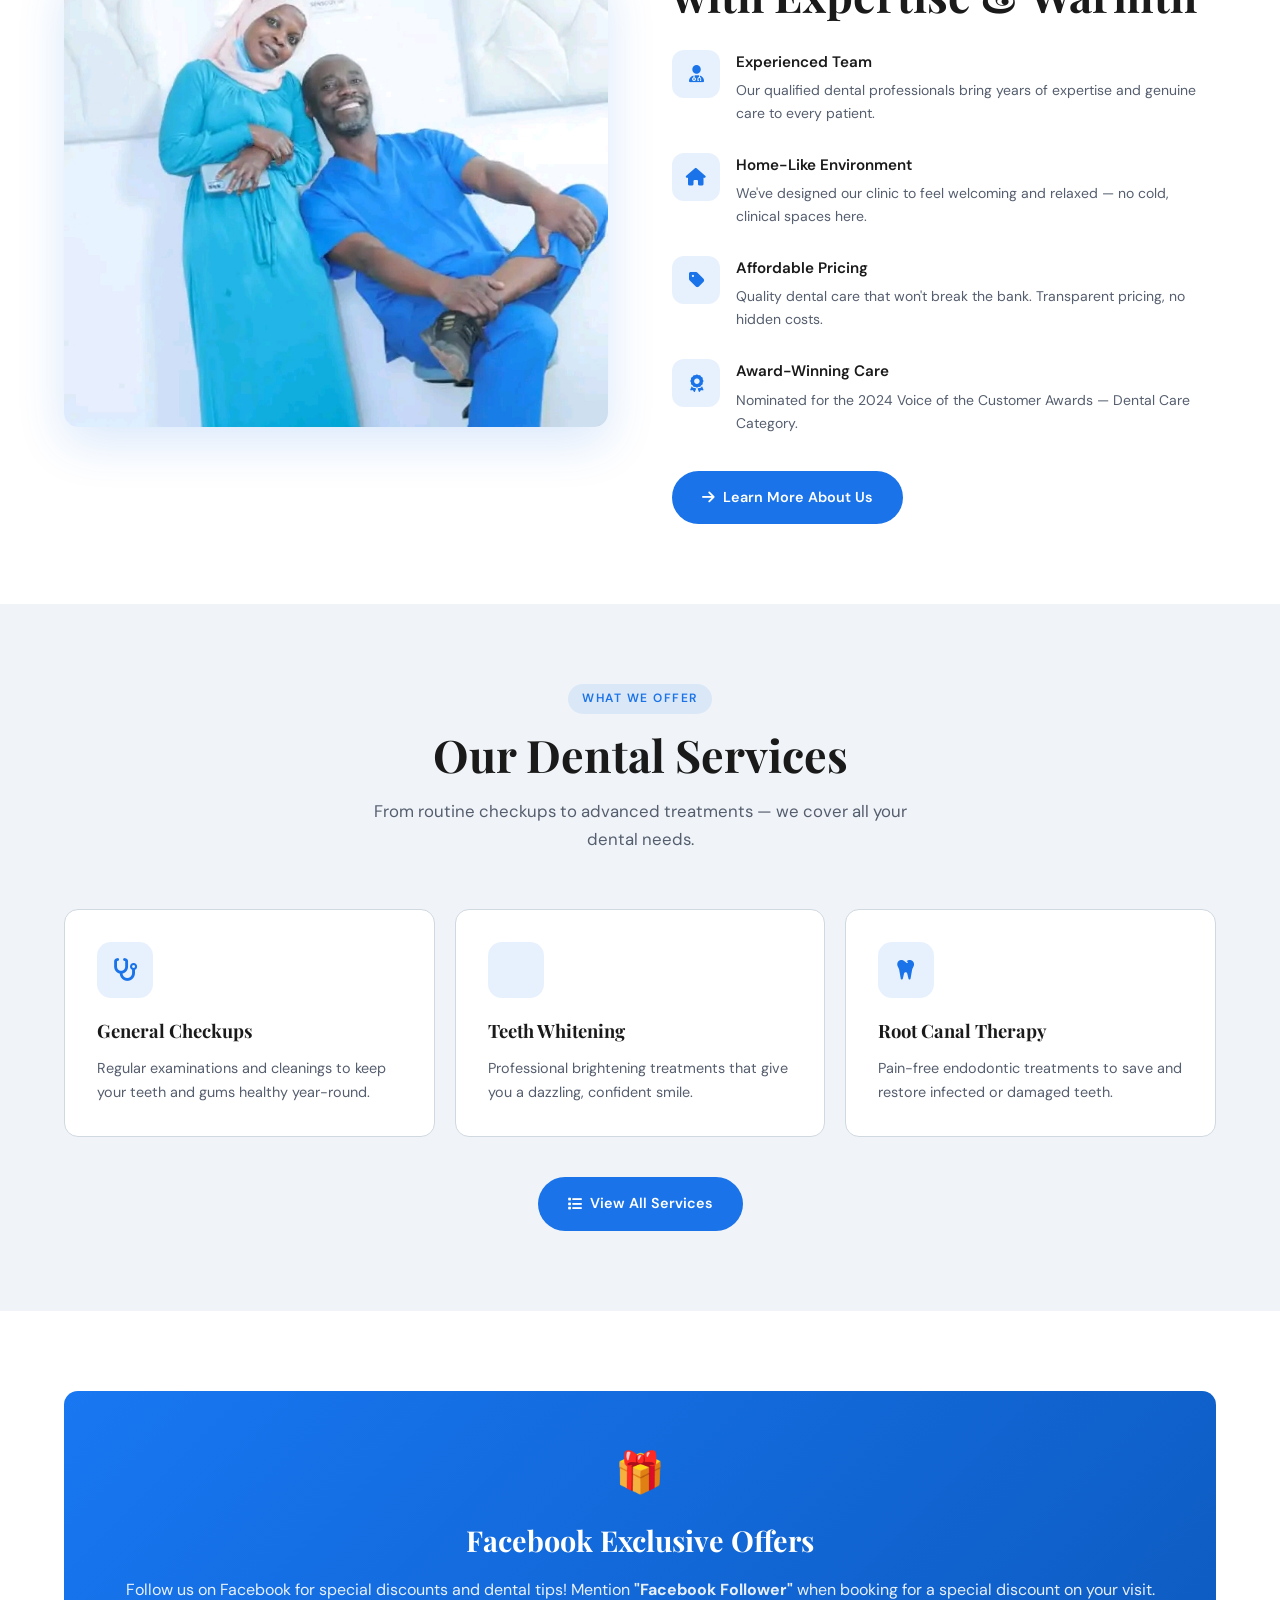
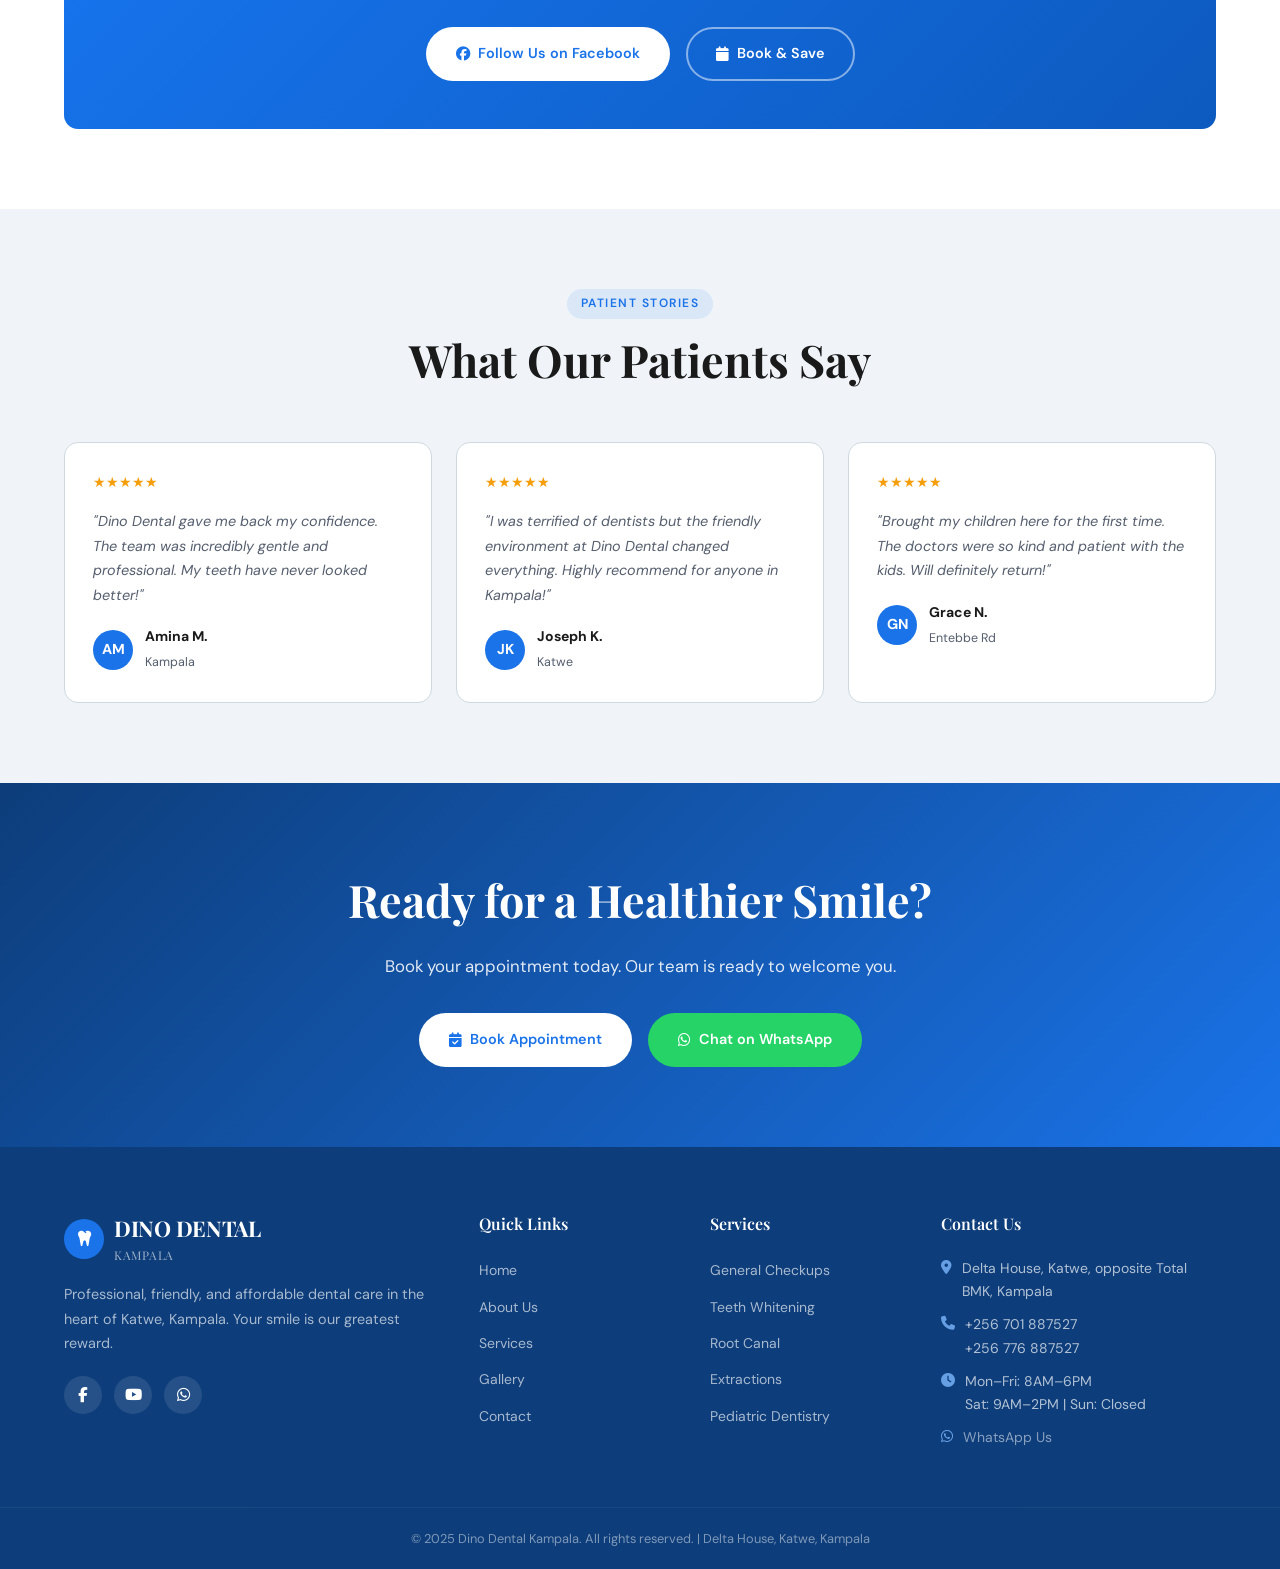
==== commit 663f8a3e: "Update index.html" ====
--- a/index.html
+++ b/index.html
@@ -3,6 +3,7 @@
 <head>
   <meta charset="UTF-8" />
   <meta name="viewport" content="width=device-width, initial-scale=1.0" />
+<meta name="google-site-verification" content="1zRejmFsg84zN20HEcKs6fDdEpjkYvCcWmclnIMBSTQ" />
   <title>Dino Dental Kampala — Your Smile, Our Priority</title>
   <meta name="description" content="Dino Dental Kampala — professional, friendly, and affordable dental care at Delta House, Katwe, Kampala. Book your appointment today." />
   <meta name="keywords" content="dental clinic Kampala, dentist Katwe, teeth whitening Kampala, Dino Dental" />
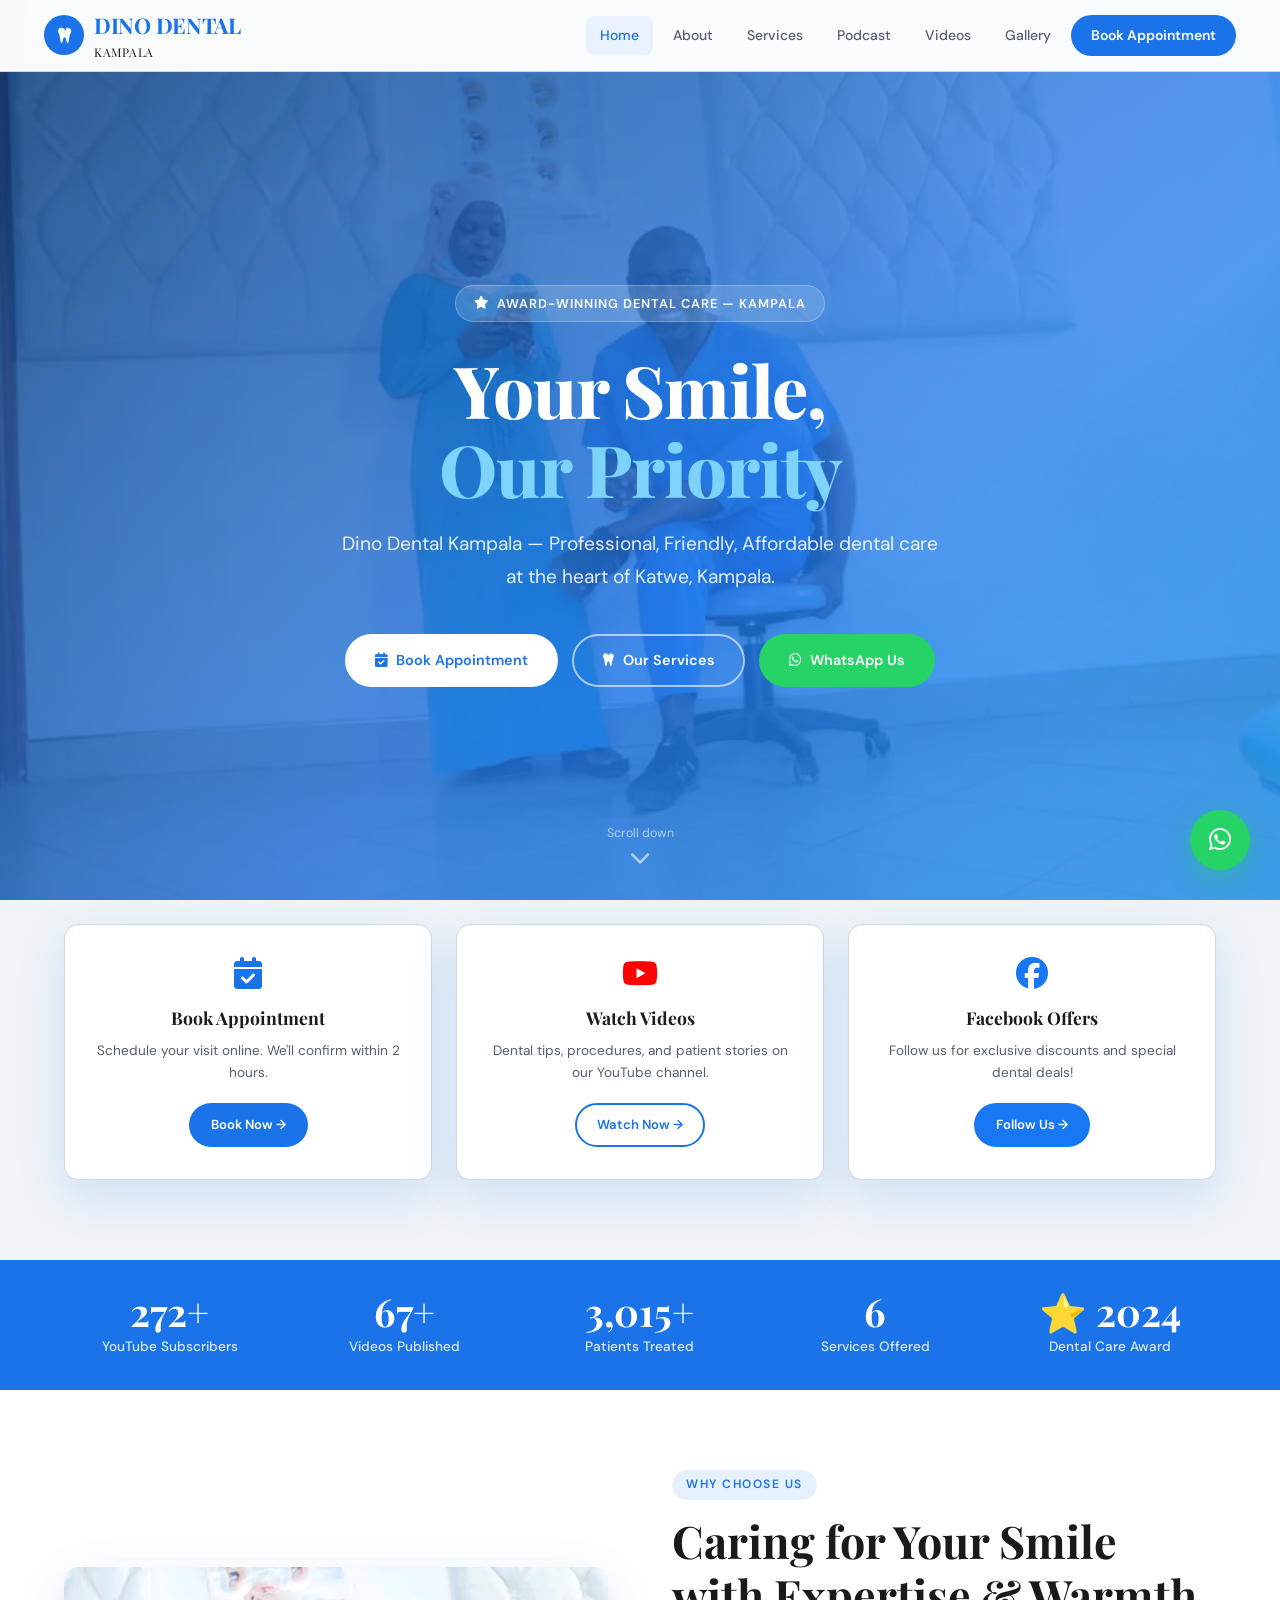
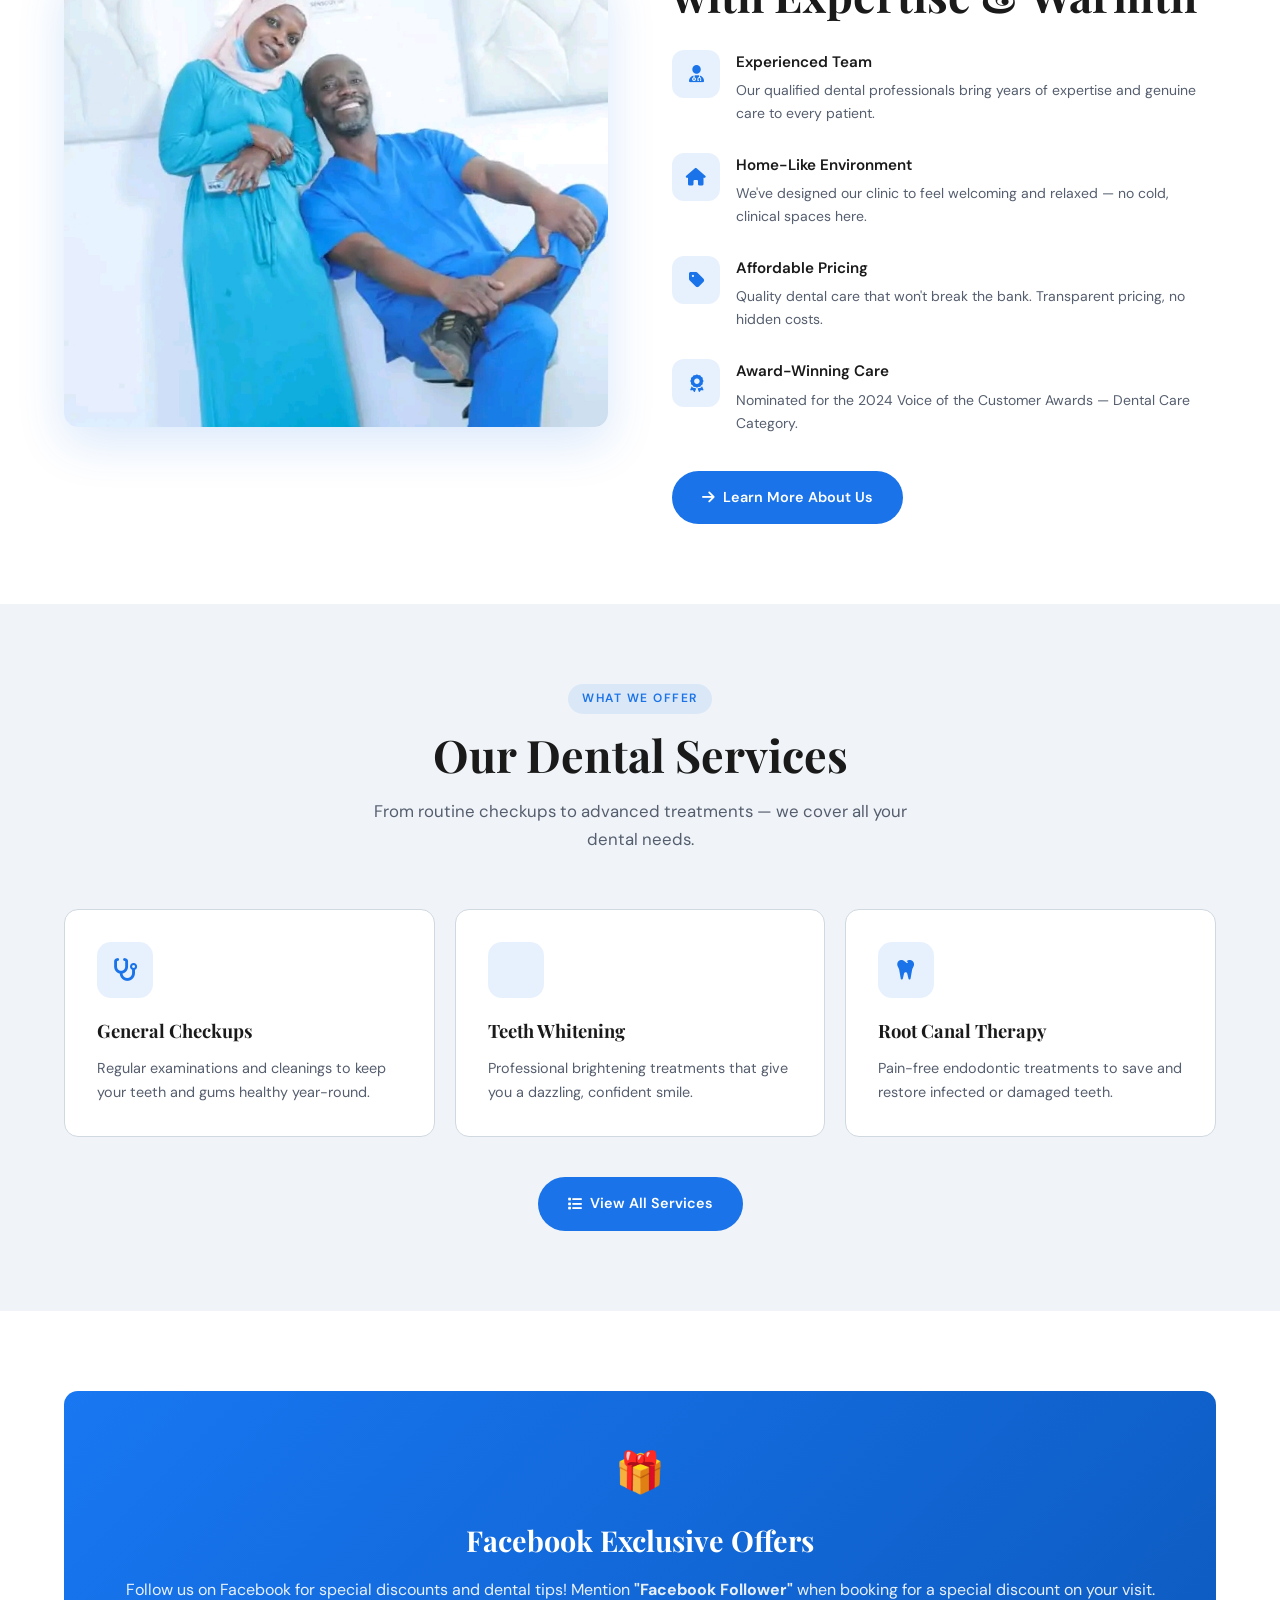
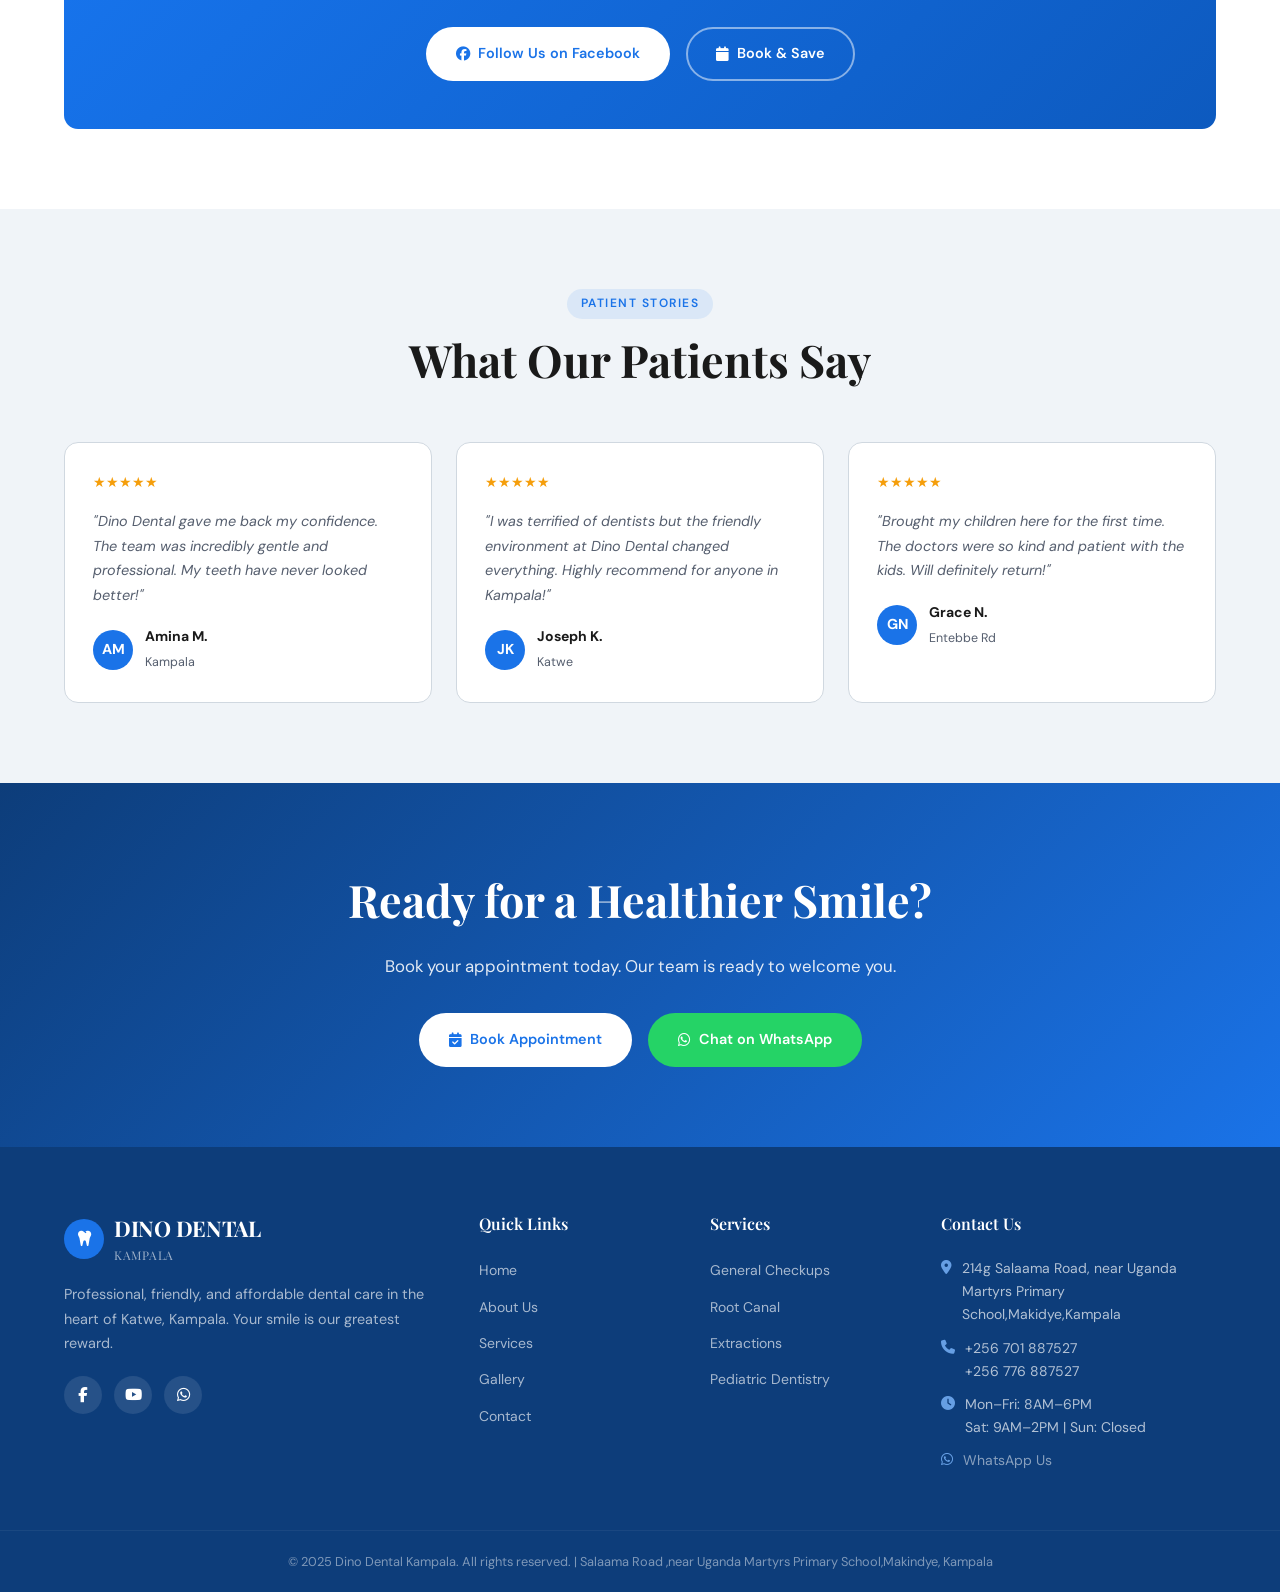
==== commit 12bf75fa: "Update index.html" ====
--- a/index.html
+++ b/index.html
@@ -409,7 +409,7 @@
         <h4>Services</h4>
         <ul>
           <li><a href="services.html">General Checkups</a></li>
-          <li><a href="services.html">Teeth Whitening</a></li>
+          
           <li><a href="services.html">Root Canal</a></li>
           <li><a href="services.html">Extractions</a></li>
           <li><a href="services.html">Pediatric Dentistry</a></li>
@@ -418,7 +418,7 @@
       <div>
         <h4>Contact Us</h4>
         <ul class="footer-contact">
-          <li><i class="fas fa-map-marker-alt"></i><span>Delta House, Katwe, opposite Total BMK, Kampala</span></li>
+          <li><i class="fas fa-map-marker-alt"></i><span>214g Salaama Road, near Uganda Martyrs Primary School,Makidye,Kampala</span></li>
           <li><i class="fas fa-phone"></i><span>+256 701 887527<br>+256 776 887527</span></li>
           <li><i class="fas fa-clock"></i><span>Mon–Fri: 8AM–6PM<br>Sat: 9AM–2PM | Sun: Closed</span></li>
           <li><i class="fab fa-whatsapp"></i><a href="https://wa.me/256701887527" target="_blank">WhatsApp Us</a></li>
@@ -428,7 +428,7 @@
   </div>
   <div class="footer-bottom">
     <div class="container">
-      <p>&copy; 2025 Dino Dental Kampala. All rights reserved. | Delta House, Katwe, Kampala</p>
+      <p>&copy; 2025 Dino Dental Kampala. All rights reserved. | Salaama Road ,near Uganda Martyrs Primary School,Makindye, Kampala</p>
     </div>
   </div>
 </footer>
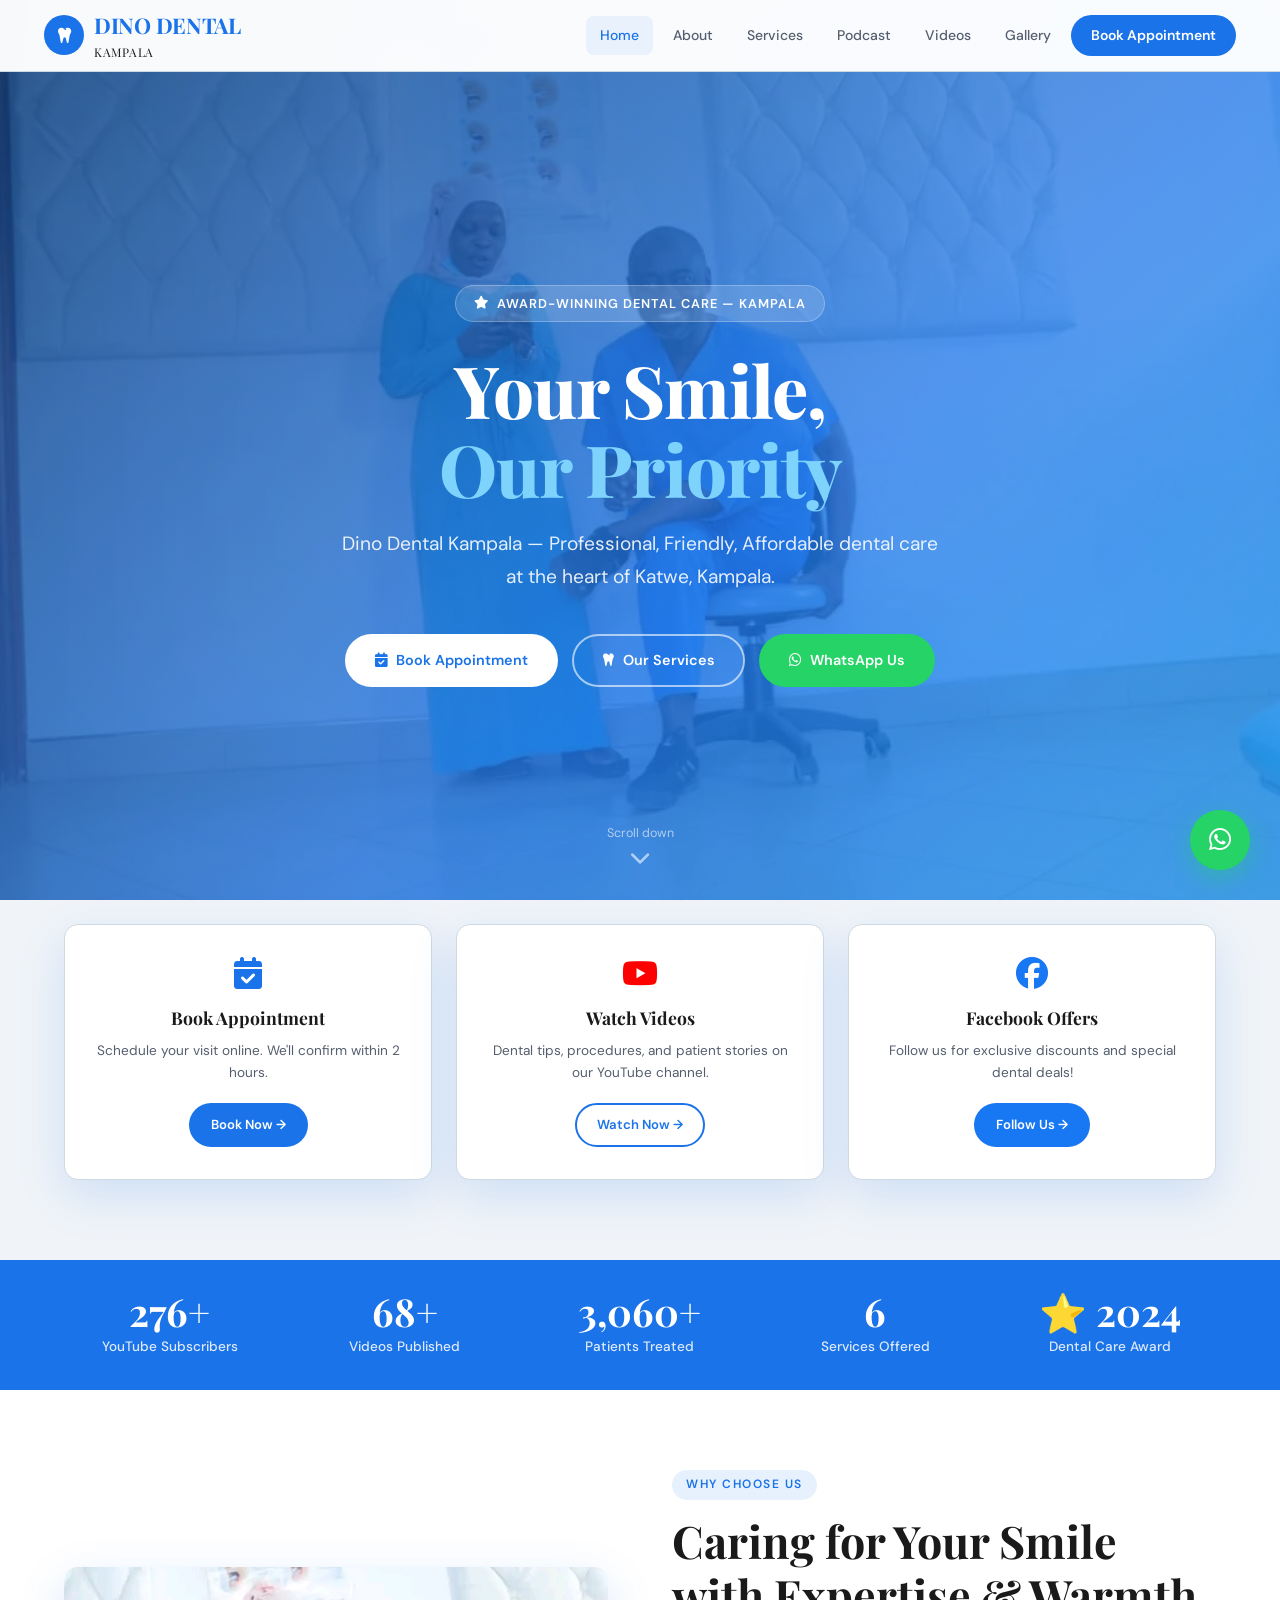
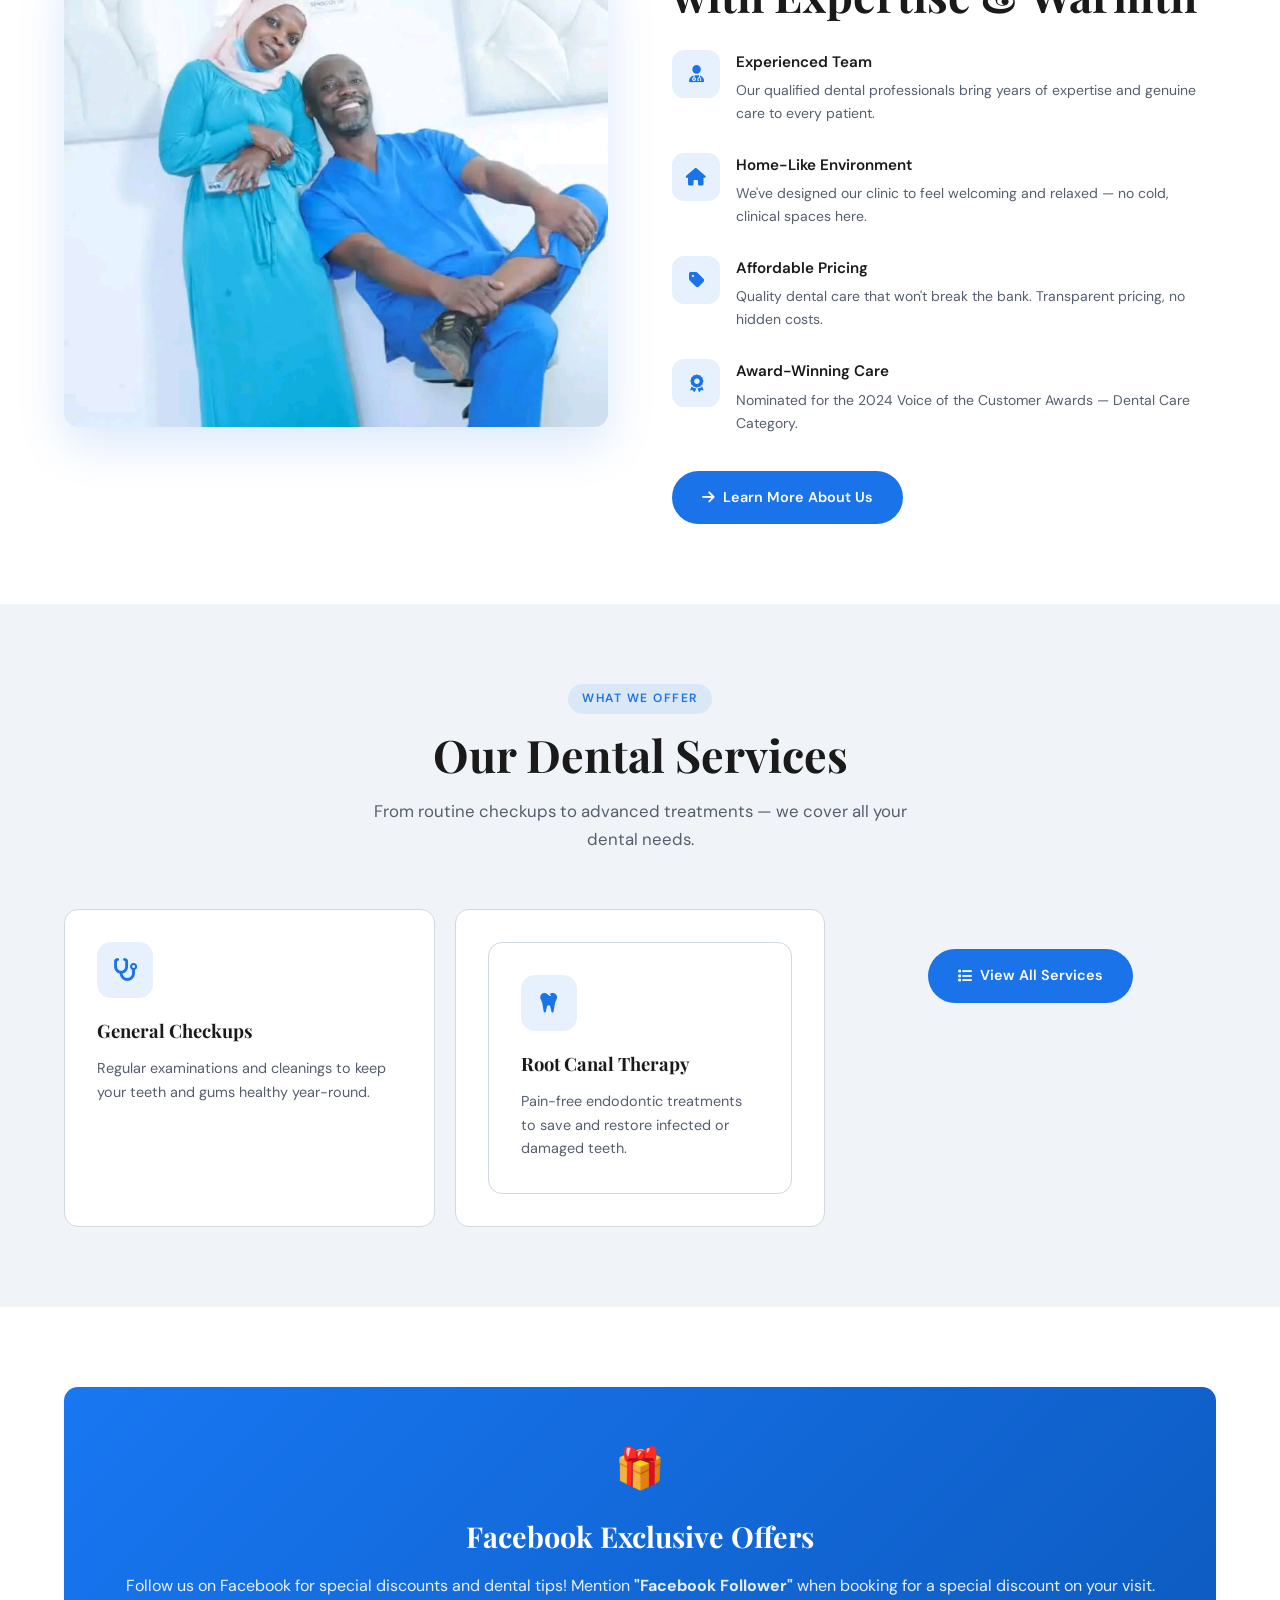
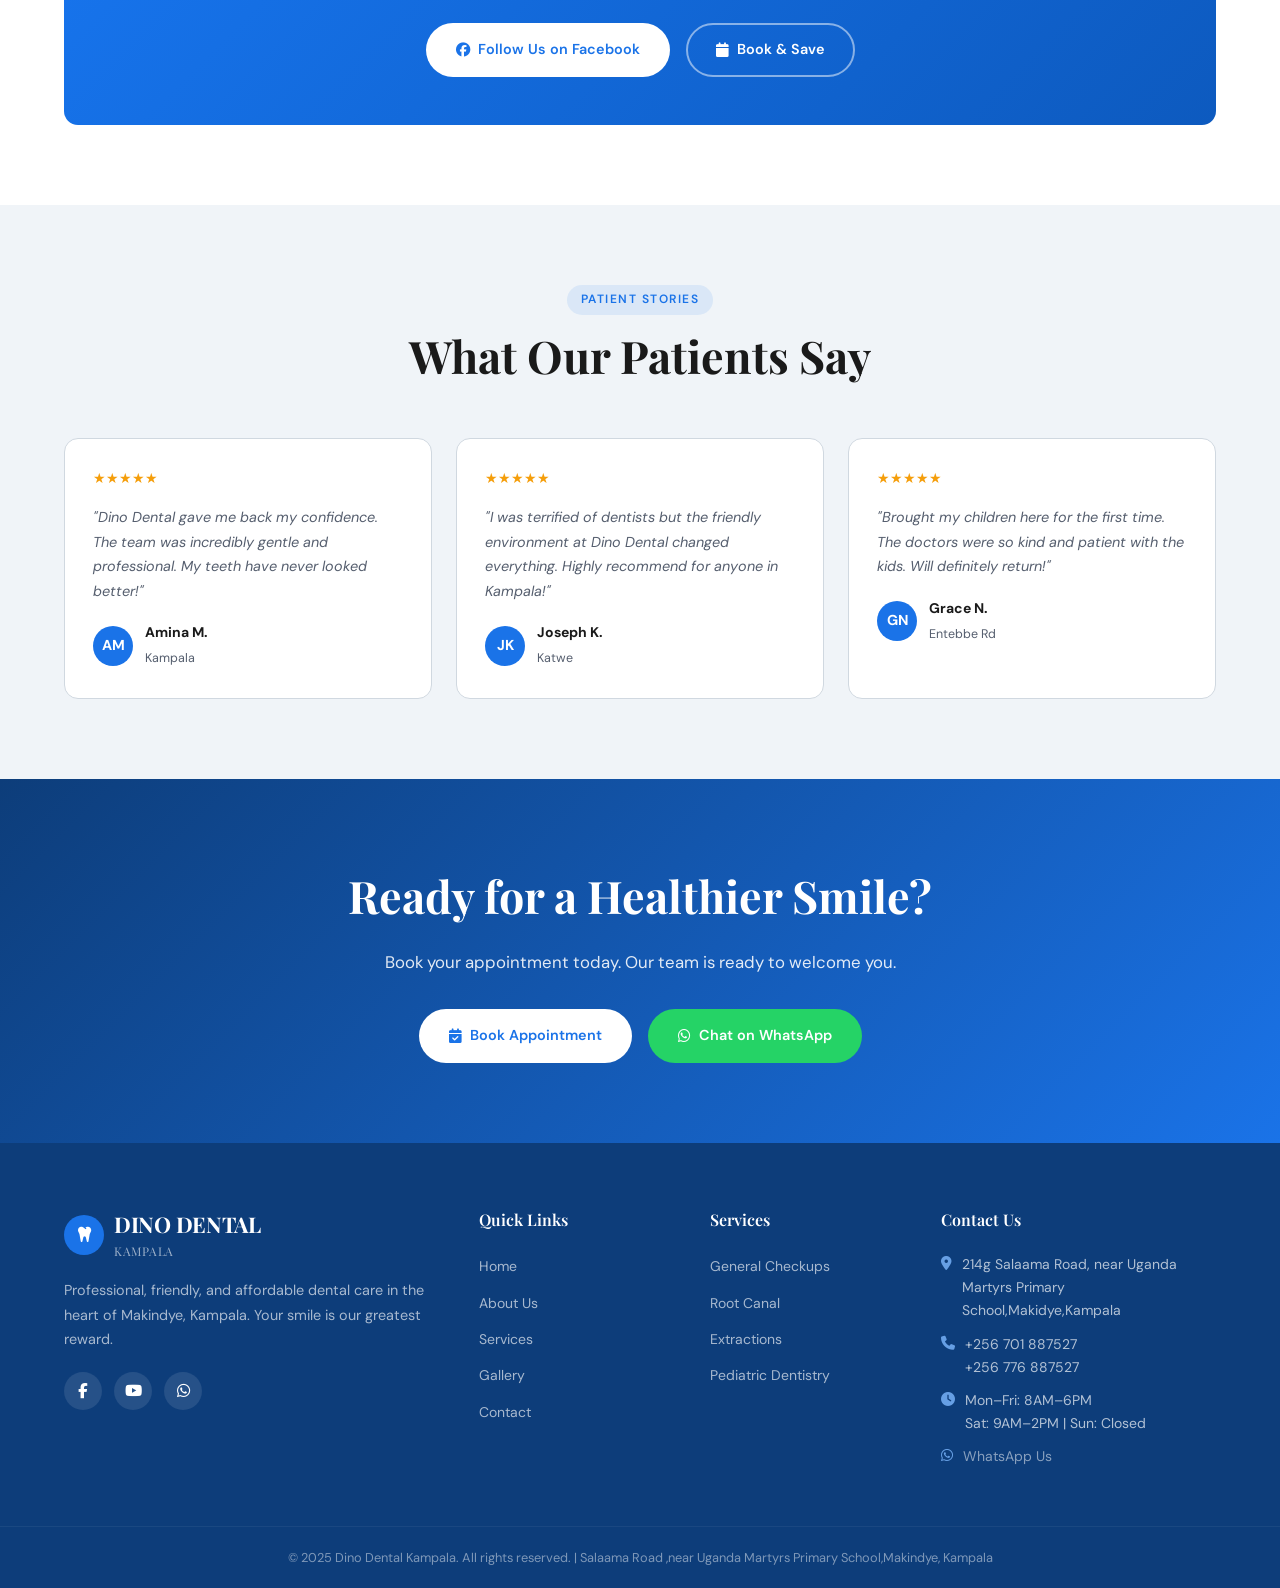
==== commit b1b2c131: "Update index.html" ====
--- a/index.html
+++ b/index.html
@@ -300,10 +300,7 @@
         <p>Regular examinations and cleanings to keep your teeth and gums healthy year-round.</p>
       </div>
       <div class="service-card reveal delay-2">
-        <div class="service-icon"><i class="fas fa-sparkles"></i></div>
-        <h3>Teeth Whitening</h3>
-        <p>Professional brightening treatments that give you a dazzling, confident smile.</p>
-      </div>
+        
       <div class="service-card reveal delay-3">
         <div class="service-icon"><i class="fas fa-tooth"></i></div>
         <h3>Root Canal Therapy</h3>
@@ -388,7 +385,7 @@
           <div class="logo-icon"><i class="fas fa-tooth"></i></div>
           <div>DINO DENTAL<span>Kampala</span></div>
         </a>
-        <p>Professional, friendly, and affordable dental care in the heart of Katwe, Kampala. Your smile is our greatest reward.</p>
+        <p>Professional, friendly, and affordable dental care in the heart of Makindye, Kampala. Your smile is our greatest reward.</p>
         <div class="social-icons">
           <a href="https://m.facebook.com/dentaldino/" target="_blank" class="social-icon"><i class="fab fa-facebook-f"></i></a>
           <a href="https://www.youtube.com/@dinodentalkampala4613" target="_blank" class="social-icon"><i class="fab fa-youtube"></i></a>
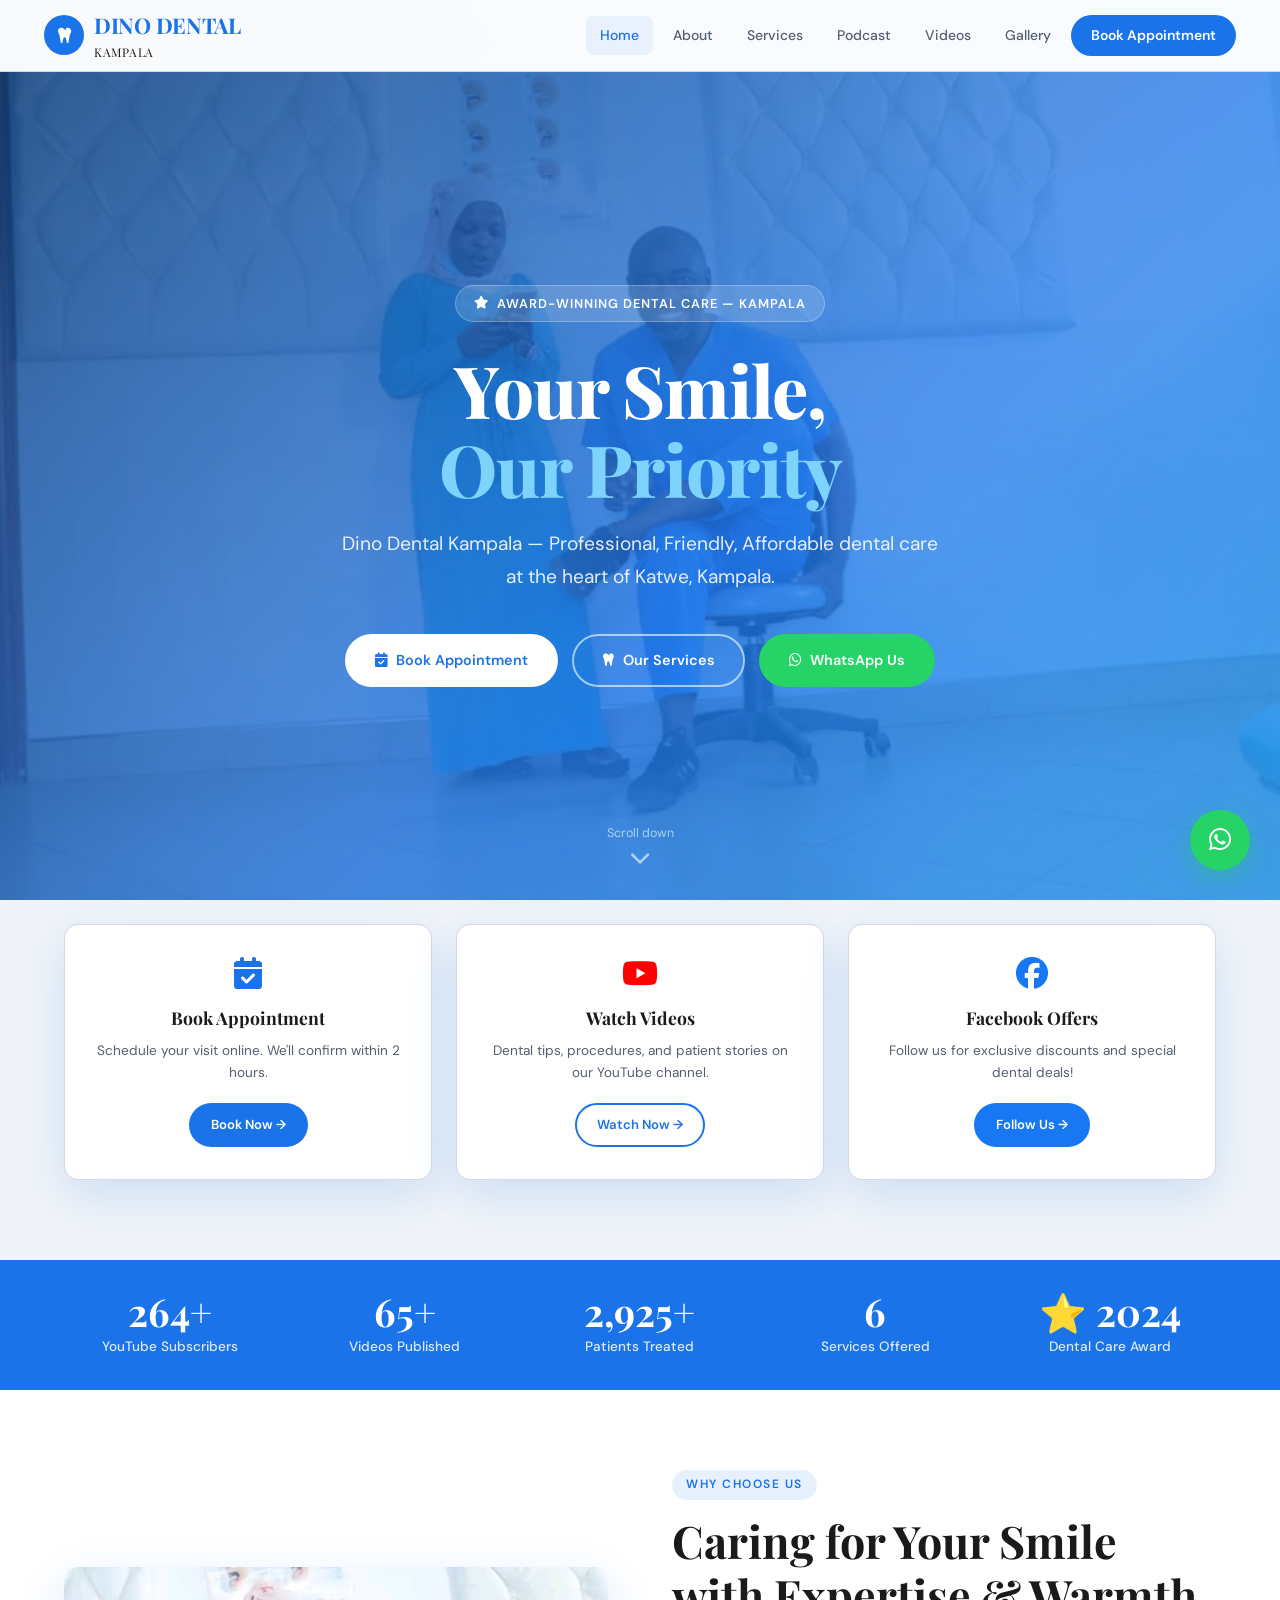
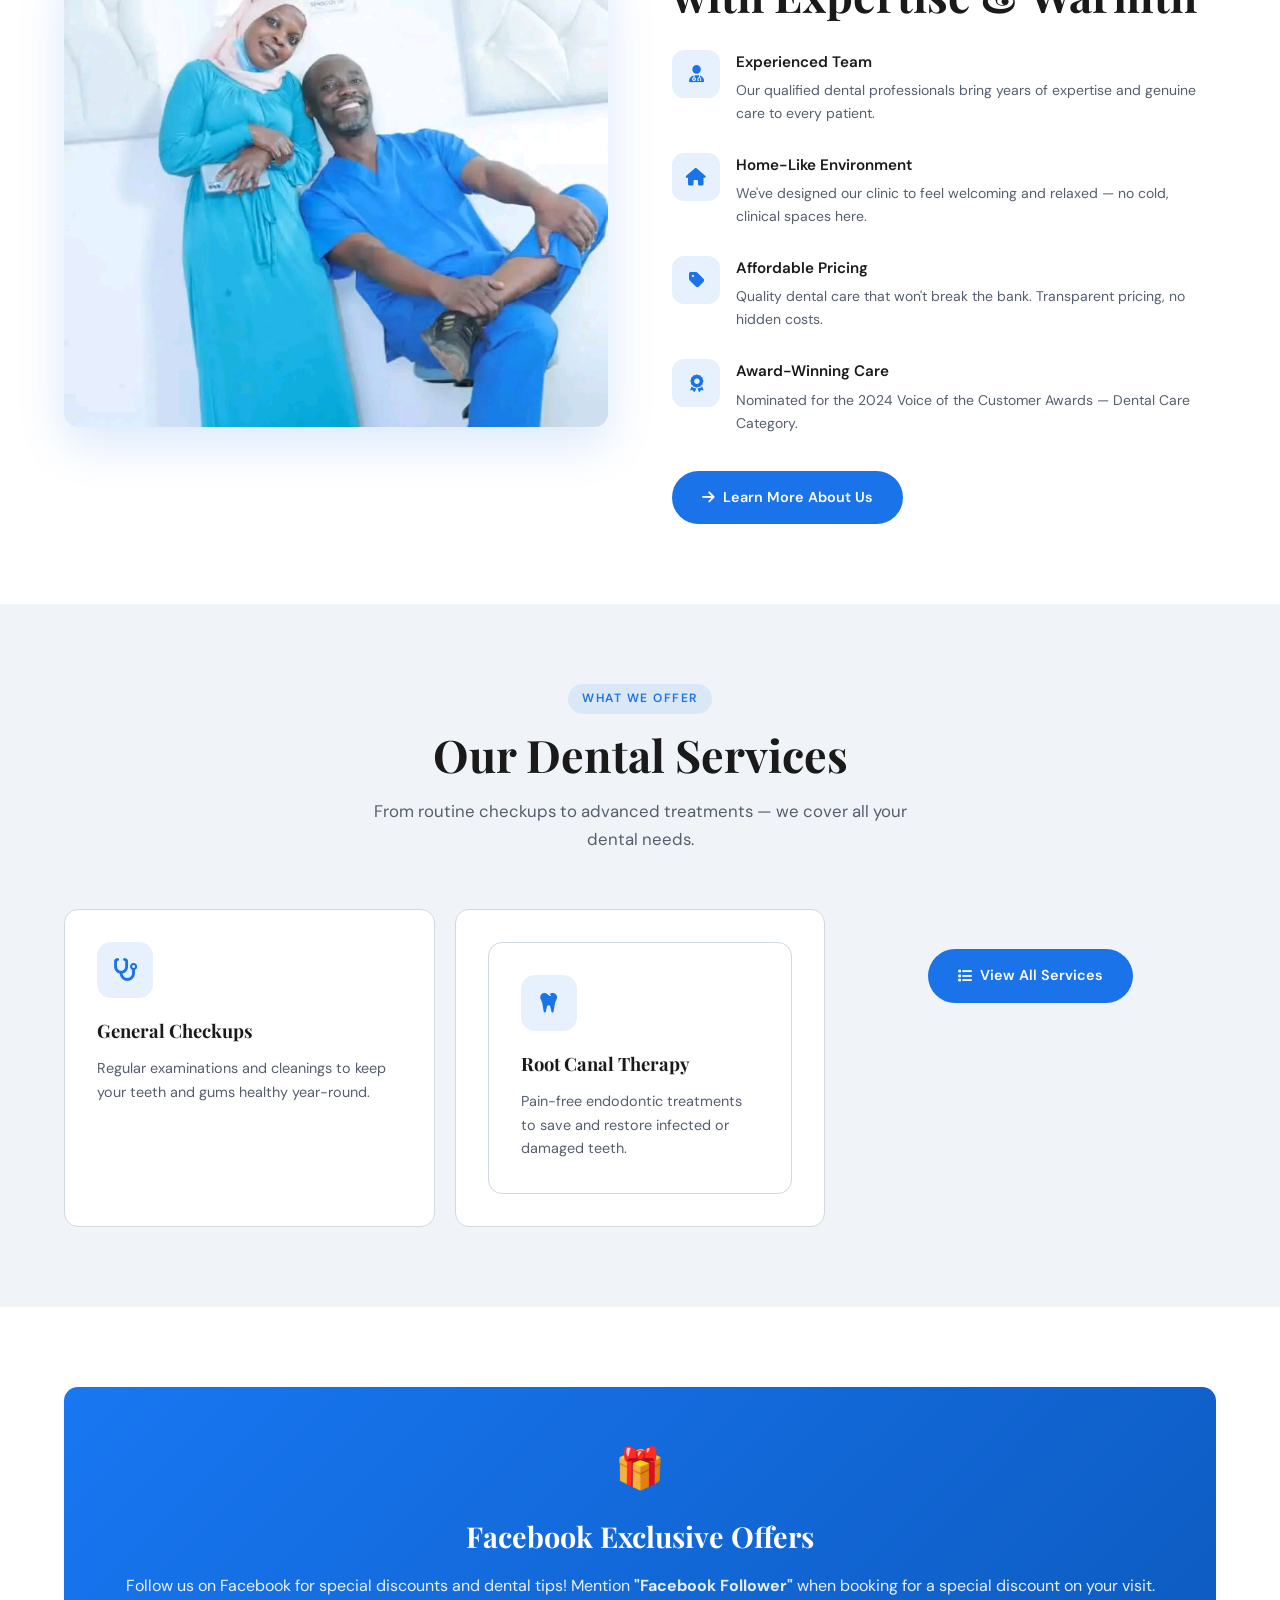
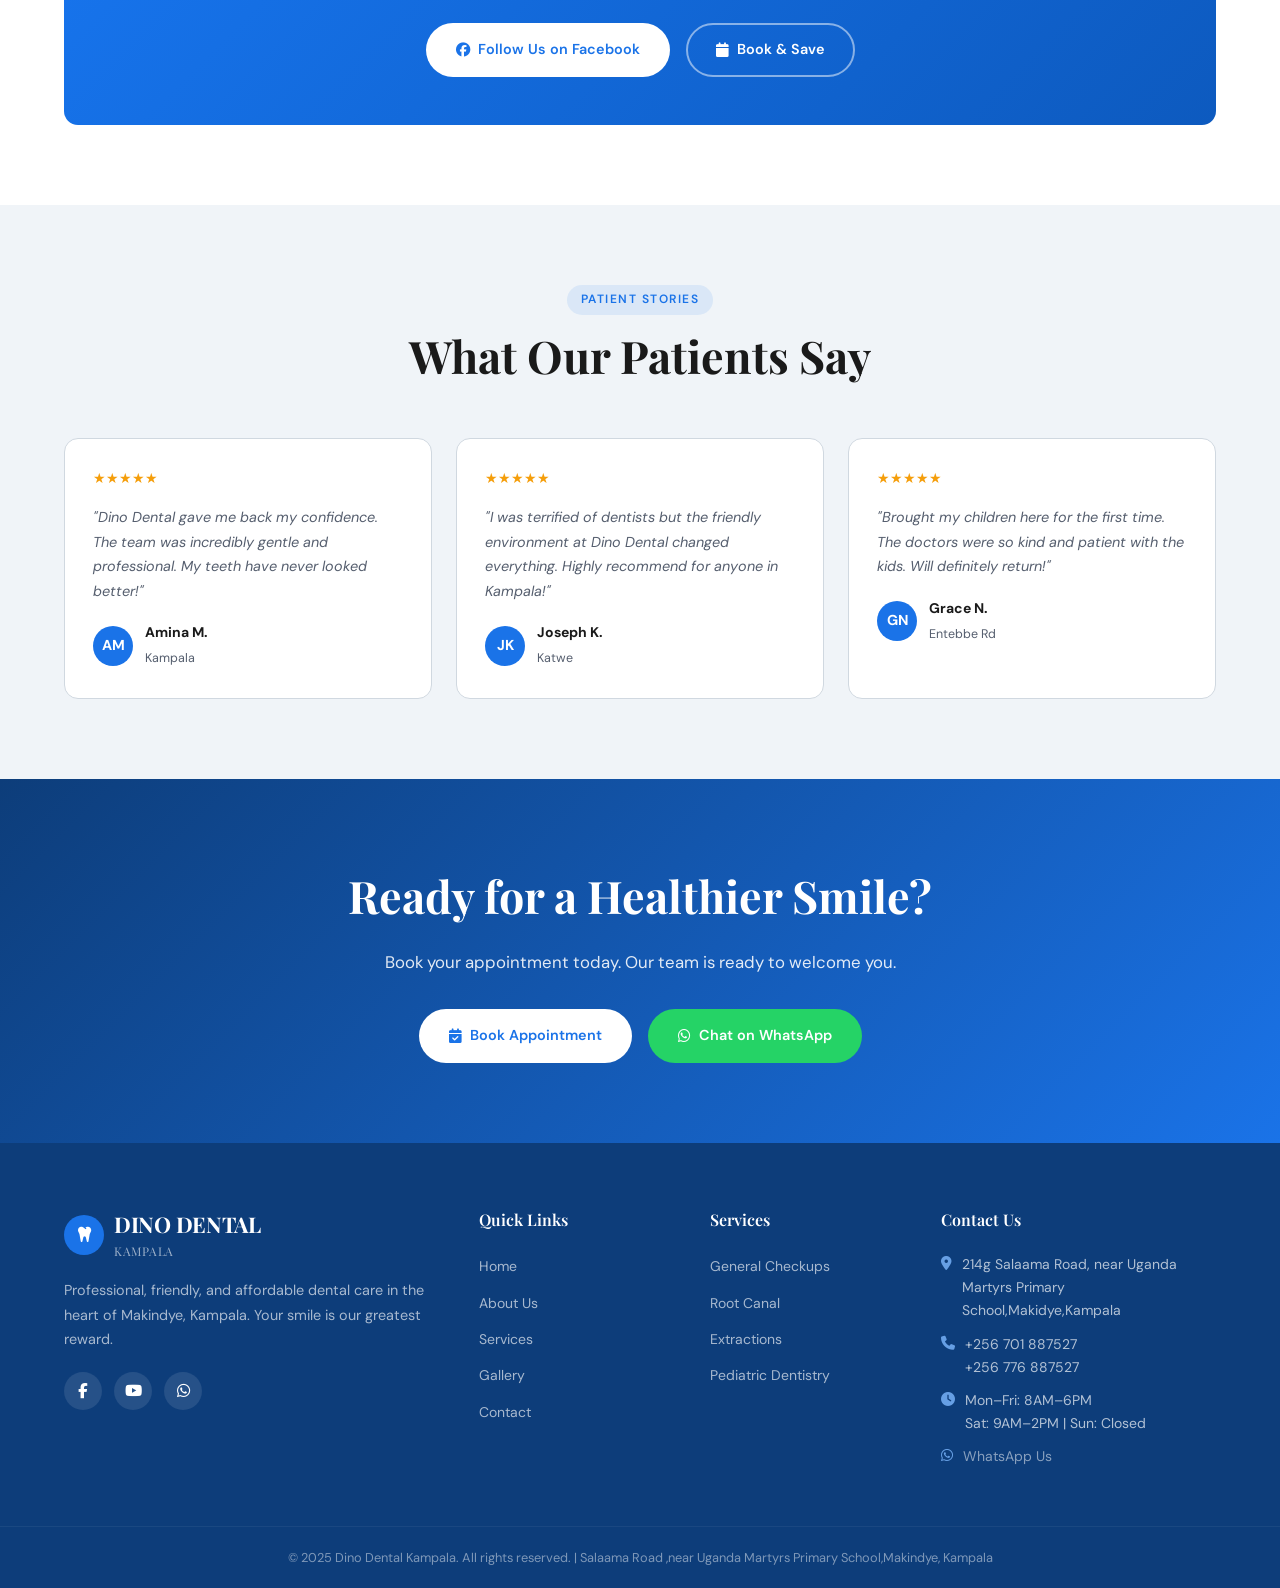
==== commit c1546825: "Update index.html" ====
--- a/index.html
+++ b/index.html
@@ -2,6 +2,7 @@
 <html lang="en">
 <head>
   <meta charset="UTF-8" />
+  <meta name="google-site-verification" content="FhgpVi7ajRoCEnY8ICtfoVLI1QKZflnejDaAUp8sGN4" />
   <meta name="viewport" content="width=device-width, initial-scale=1.0" />
 <meta name="google-site-verification" content="1zRejmFsg84zN20HEcKs6fDdEpjkYvCcWmclnIMBSTQ" />
   <title>Dino Dental Kampala — Your Smile, Our Priority</title>
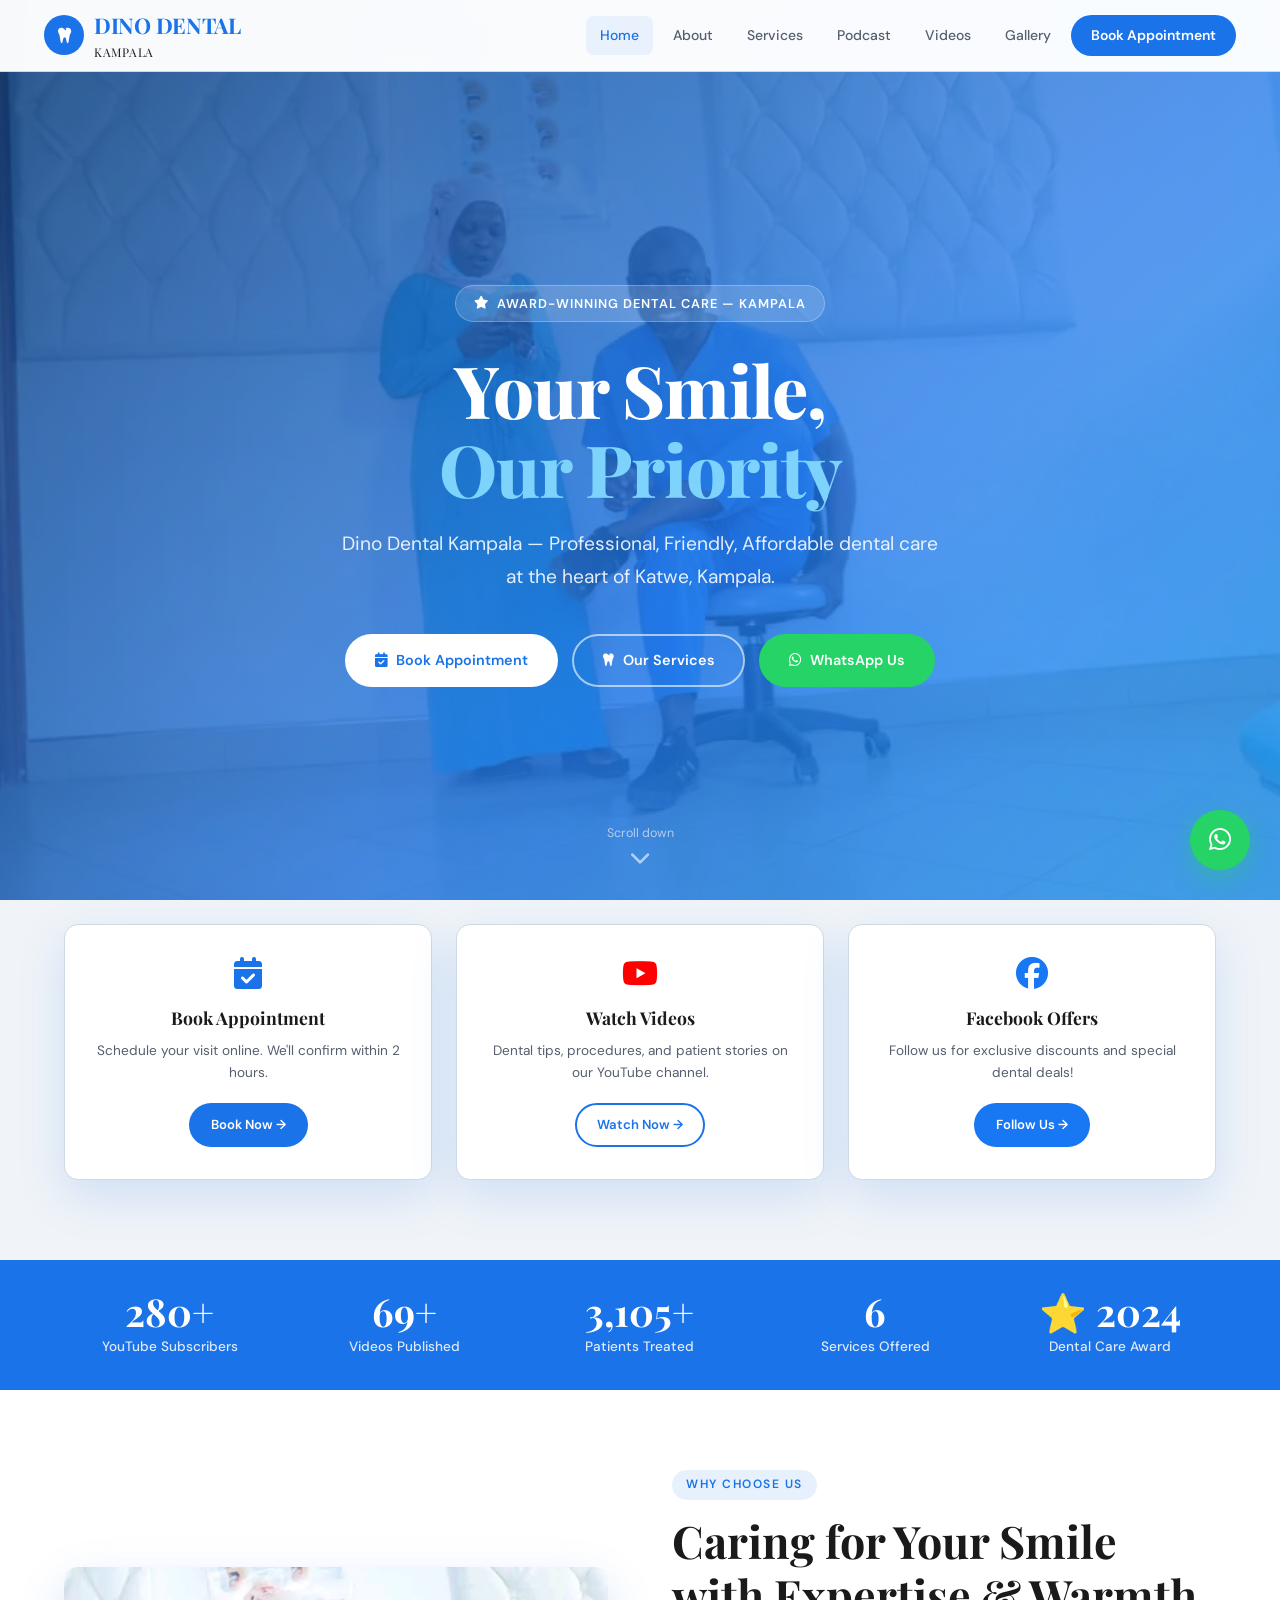
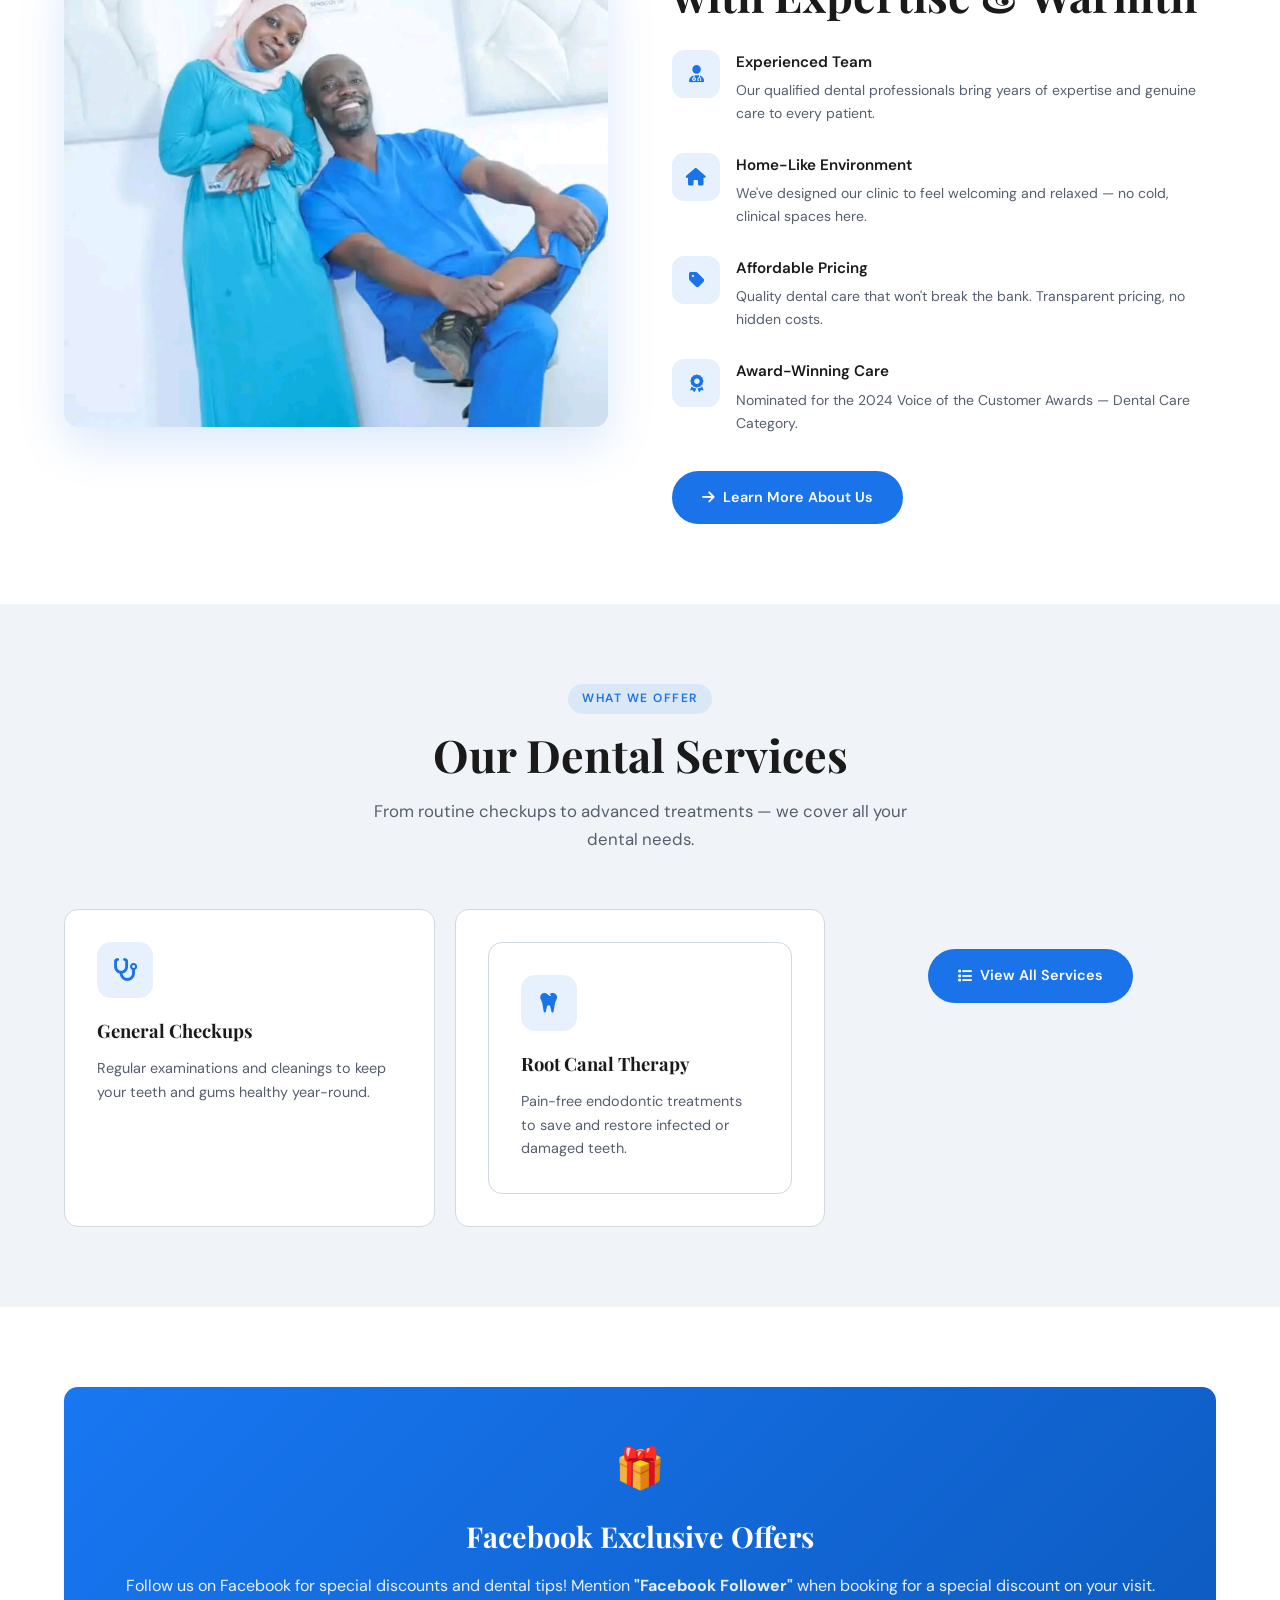
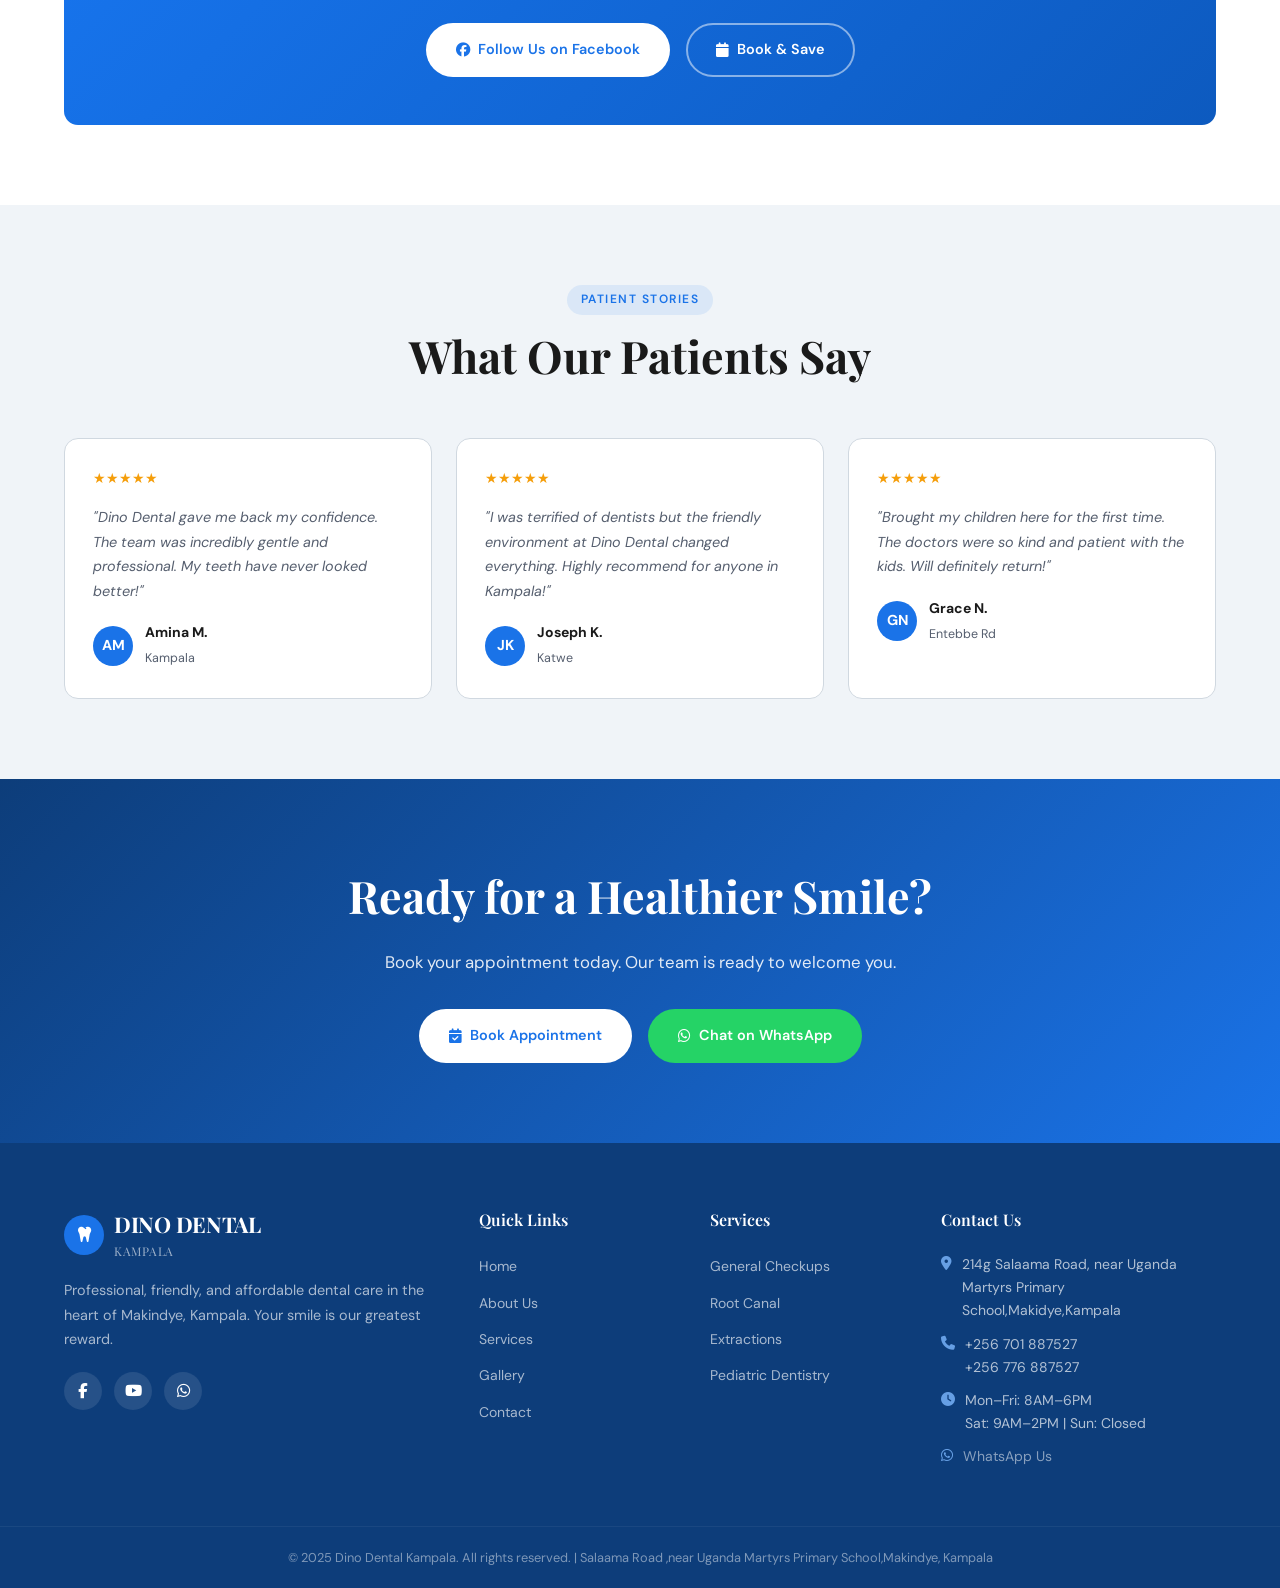
==== commit 987c2c1f: "Update index.html" ====
--- a/index.html
+++ b/index.html
@@ -2,6 +2,7 @@
 <html lang="en">
 <head>
   <meta charset="UTF-8" />
+  <meta name="msvalidate.01" content="3F0229098BFF606A7BD98A480E402931" />
   <meta name="google-site-verification" content="FhgpVi7ajRoCEnY8ICtfoVLI1QKZflnejDaAUp8sGN4" />
   <meta name="viewport" content="width=device-width, initial-scale=1.0" />
 <meta name="google-site-verification" content="1zRejmFsg84zN20HEcKs6fDdEpjkYvCcWmclnIMBSTQ" />
